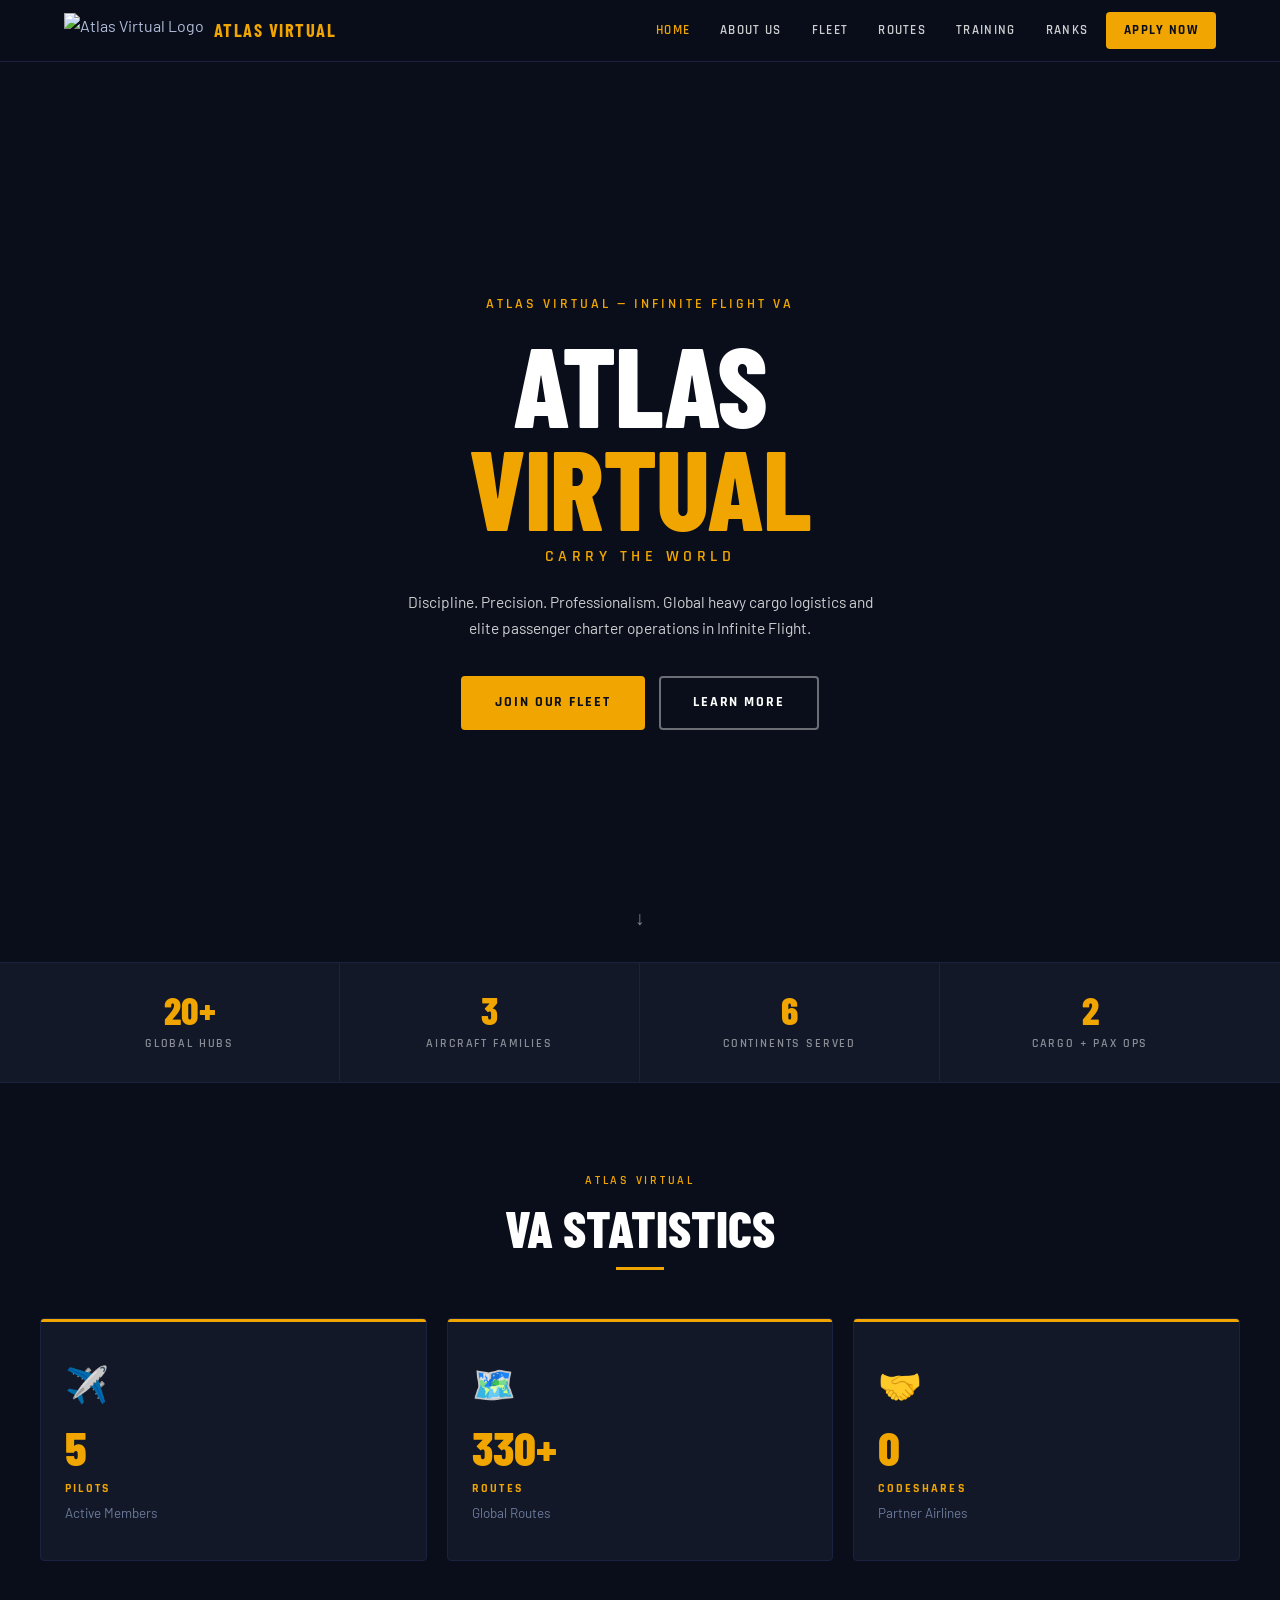
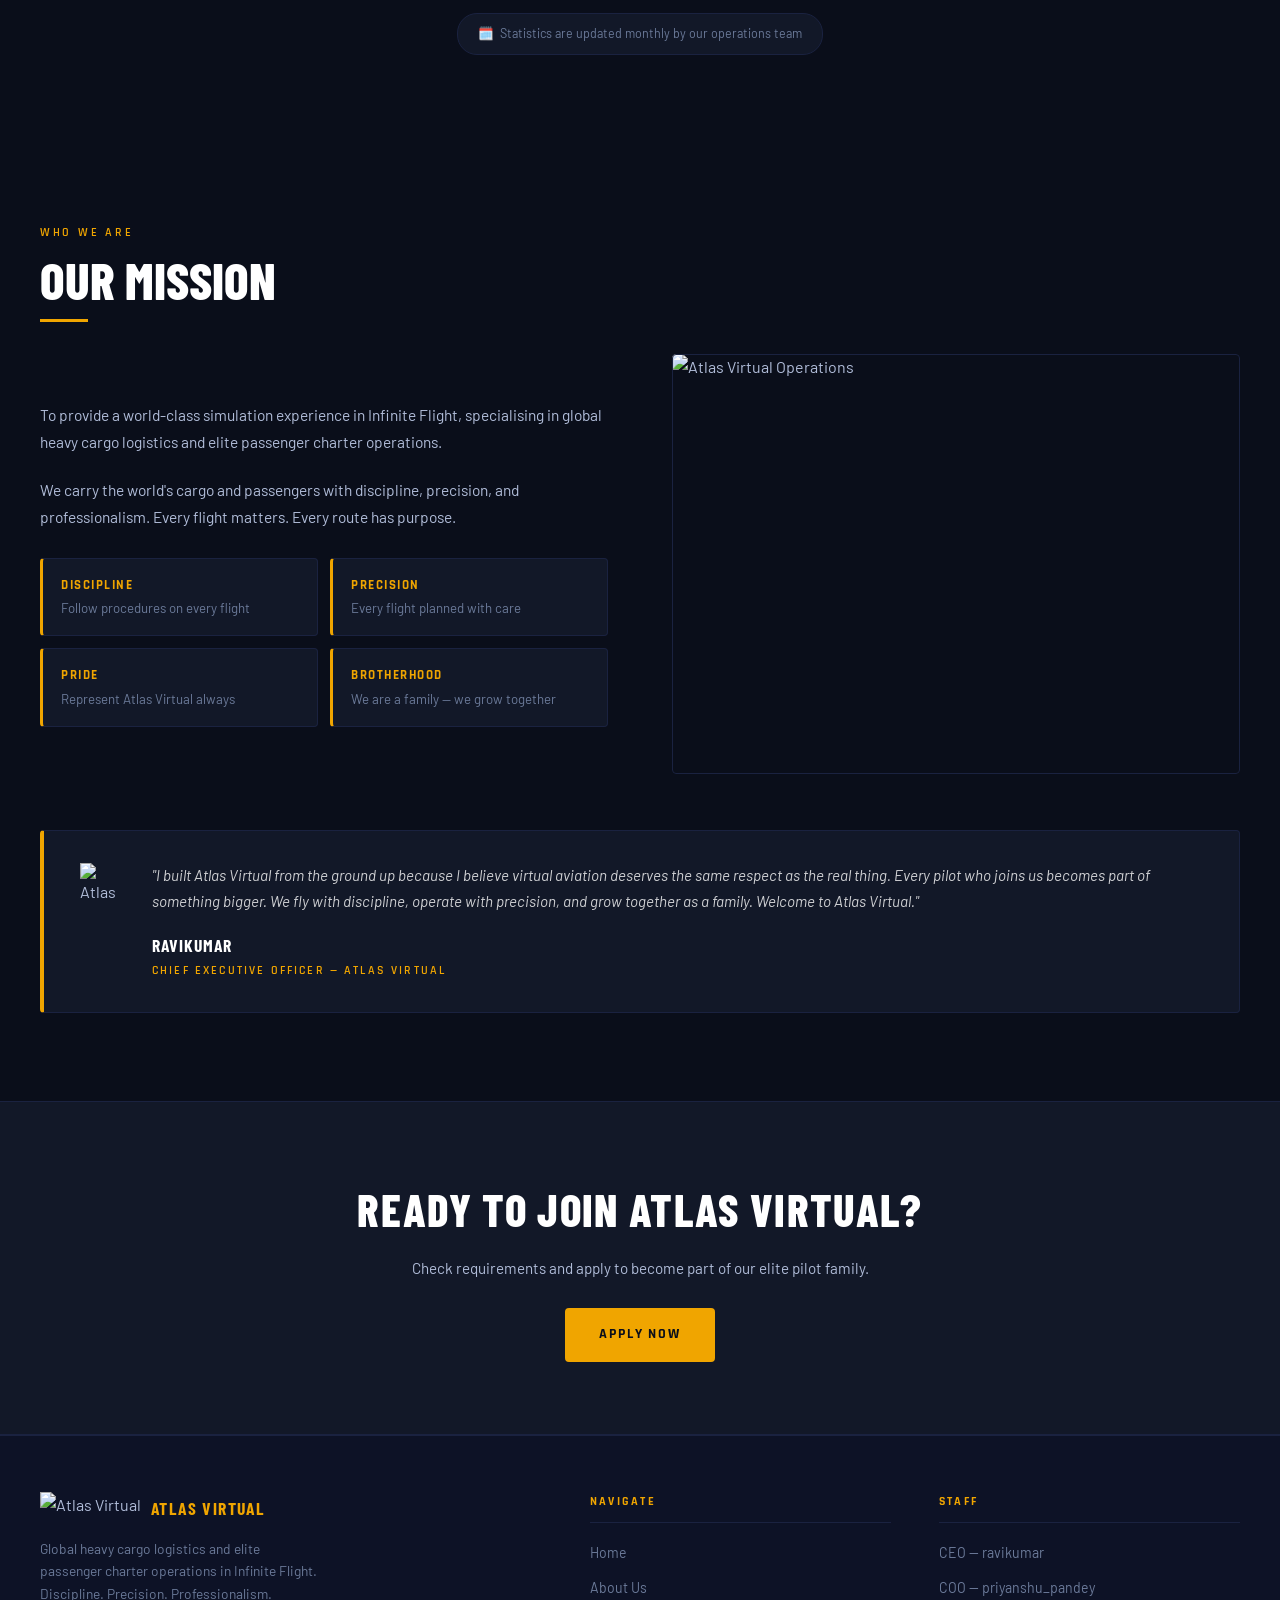
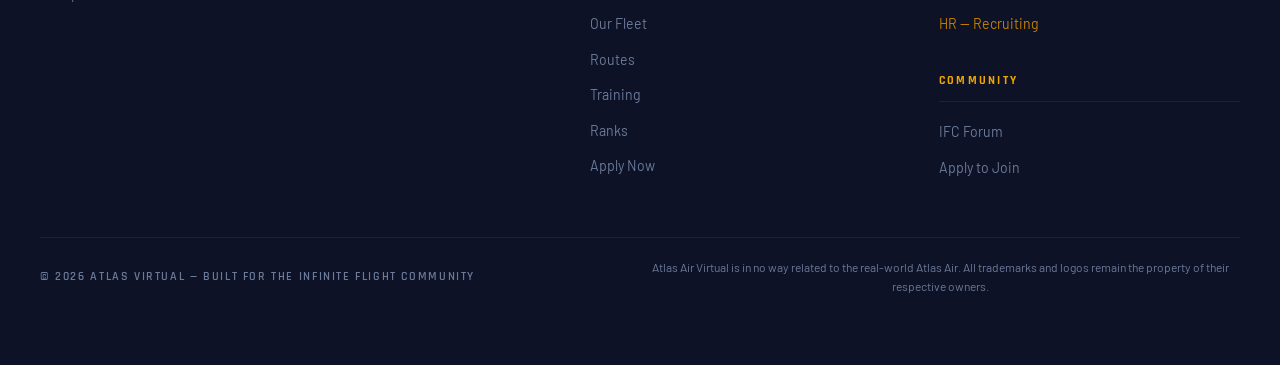
==== index.html @ 3f7e2a6c "Add files via upload" ====
<!DOCTYPE html>
<html lang="en">
<head>
  <meta charset="UTF-8" />
  <meta name="viewport" content="width=device-width, initial-scale=1.0" />
  <title>Atlas Virtual — Carry The World</title>
  <meta name="description" content="Atlas Virtual (ATV) — Global heavy cargo logistics and elite passenger charter operations in Infinite Flight. Discipline. Precision. Professionalism." />
  <link rel="stylesheet" href="style.css" />
  <link rel="icon" type="image/png" href="https://res.cloudinary.com/dsfwafyc2/image/upload/v1778956332/Picsart_26-05-10_23-40-09-740_dd1xx1.png" />
</head>
<body>

  <!-- ===== NAVBAR ===== -->
  <nav class="navbar">
    <div class="nav-inner">
      <a href="index.html" class="nav-logo">
        <img src="https://res.cloudinary.com/dsfwafyc2/image/upload/v1778956332/Picsart_26-05-10_23-40-09-740_dd1xx1.png" alt="Atlas Virtual Logo" />
        <span class="nav-logo-text">Atlas Virtual</span>
      </a>
      <div class="nav-links">
        <a href="index.html" class="active">Home</a>
        <a href="about.html">About Us</a>
        <a href="fleet.html">Fleet</a>
        <a href="routes.html">Routes</a>
        <a href="training.html">Training</a>
        <a href="ranks.html">Ranks</a>
        <a href="apply.html" class="nav-apply">Apply Now</a>
      </div>
      <button class="nav-toggle" id="navToggle" aria-label="Toggle menu">
        <span></span><span></span><span></span>
      </button>
    </div>
  </nav>

  <!-- Mobile Nav -->
  <div class="mobile-nav" id="mobileNav">
    <a href="index.html">Home</a>
    <a href="about.html">About Us</a>
    <a href="fleet.html">Fleet</a>
    <a href="routes.html">Routes</a>
    <a href="training.html">Training</a>
    <a href="ranks.html">Ranks</a>
    <a href="apply.html" class="mob-apply">Apply Now</a>
  </div>

  <div class="page-wrapper">

    <!-- ===== HERO ===== -->
    <section class="hero">
      <div class="hero-bg"></div>
      <div class="hero-overlay"></div>
      <div class="hero-content">
        <p class="hero-eyebrow">Atlas Virtual — Infinite Flight VA</p>
        <h1 class="hero-title">
          ATLAS
          <span>VIRTUAL</span>
        </h1>
        <p class="hero-sub">Carry The World</p>
        <p class="hero-desc">Discipline. Precision. Professionalism. Global heavy cargo logistics and elite passenger charter operations in Infinite Flight.</p>
        <div class="hero-actions">
          <a href="apply.html" class="btn-primary">Join Our Fleet</a>
          <a href="about.html" class="btn-outline">Learn More</a>
        </div>
      </div>
      <div class="hero-scroll">↓</div>
    </section>

    <!-- ===== STATS BAR ===== -->
    <div class="stats-bar">
      <div class="stats-bar-inner">
        <div class="stat-item">
          <div class="stat-num">20+</div>
          <div class="stat-label">Global Hubs</div>
        </div>
        <div class="stat-item">
          <div class="stat-num">3</div>
          <div class="stat-label">Aircraft Families</div>
        </div>
        <div class="stat-item">
          <div class="stat-num">6</div>
          <div class="stat-label">Continents Served</div>
        </div>
        <div class="stat-item">
          <div class="stat-num">2</div>
          <div class="stat-label">Cargo + Pax Ops</div>
        </div>
      </div>
    </div>

    <!-- ===== VA STATISTICS ===== -->
    <section class="section" style="padding-bottom: 0;">
      <div class="section-inner">
        <p class="section-eyebrow" style="text-align:center;">Atlas Virtual</p>
        <h2 class="section-title" style="text-align:center;">VA Statistics</h2>
        <div class="section-rule" style="margin: 0 auto 40px;"></div>
        <div class="va-stats-cards">
          <div class="va-stat-card">
            <div class="va-stat-icon">✈️</div>
            <div class="va-stat-num">5</div>
            <div class="va-stat-name">Pilots</div>
            <div class="va-stat-desc">Active Members</div>
          </div>
          <div class="va-stat-card">
            <div class="va-stat-icon">🗺️</div>
            <div class="va-stat-num">330+</div>
            <div class="va-stat-name">Routes</div>
            <div class="va-stat-desc">Global Routes</div>
          </div>
          <div class="va-stat-card">
            <div class="va-stat-icon">🤝</div>
            <div class="va-stat-num">0</div>
            <div class="va-stat-name">Codeshares</div>
            <div class="va-stat-desc">Partner Airlines</div>
          </div>
        </div>
        <div style="text-align:center; margin-top: 24px; padding-bottom: 80px;">
          <span class="updated-note">🗓️ &nbsp;Statistics are updated monthly by our operations team</span>
        </div>
      </div>
    </section>

    <!-- ===== OUR MISSION ===== -->
    <section class="section">
      <div class="section-inner">
        <p class="section-eyebrow">Who We Are</p>
        <h2 class="section-title">Our Mission</h2>
        <div class="section-rule"></div>
        <div class="mission-grid">
          <div class="mission-text">
            <p>To provide a world-class simulation experience in Infinite Flight, specialising in global heavy cargo logistics and elite passenger charter operations.</p>
            <p>We carry the world's cargo and passengers with discipline, precision, and professionalism. Every flight matters. Every route has purpose.</p>
            <div class="mission-values">
              <div class="value-card">
                <div class="value-title">Discipline</div>
                <div class="value-desc">Follow procedures on every flight</div>
              </div>
              <div class="value-card">
                <div class="value-title">Precision</div>
                <div class="value-desc">Every flight planned with care</div>
              </div>
              <div class="value-card">
                <div class="value-title">Pride</div>
                <div class="value-desc">Represent Atlas Virtual always</div>
              </div>
              <div class="value-card">
                <div class="value-title">Brotherhood</div>
                <div class="value-desc">We are a family — we grow together</div>
              </div>
            </div>
          </div>
          <div class="mission-image">
            <img src="https://res.cloudinary.com/dsfwafyc2/image/upload/v1779015017/IMG_20260517_162000_xseroy.jpg" alt="Atlas Virtual Operations" loading="lazy" />
          </div>
        </div>

        <!-- CEO Quote -->
        <div class="ceo-quote">
          <img class="ceo-quote-logo" src="https://res.cloudinary.com/dsfwafyc2/image/upload/v1778956332/Picsart_26-05-10_23-40-09-740_dd1xx1.png" alt="Atlas Virtual" />
          <div class="ceo-quote-body">
            <p class="ceo-quote-text">"I built Atlas Virtual from the ground up because I believe virtual aviation deserves the same respect as the real thing. Every pilot who joins us becomes part of something bigger. We fly with discipline, operate with precision, and grow together as a family. Welcome to Atlas Virtual."</p>
            <div class="ceo-quote-name">Ravikumar</div>
            <div class="ceo-quote-title">Chief Executive Officer — Atlas Virtual</div>
          </div>
        </div>
      </div>
    </section>

    <!-- ===== CTA STRIP ===== -->
    <div class="cta-strip">
      <h2 class="cta-strip-title">Ready to Join Atlas Virtual?</h2>
      <p class="cta-strip-desc">Check requirements and apply to become part of our elite pilot family.</p>
      <a href="apply.html" class="btn-primary">Apply Now</a>
    </div>

    <!-- ===== FOOTER ===== -->
    <footer>
      <div class="footer-inner">
        <div class="footer-brand">
          <div class="footer-logo">
            <img src="https://res.cloudinary.com/dsfwafyc2/image/upload/v1778956332/Picsart_26-05-10_23-40-09-740_dd1xx1.png" alt="Atlas Virtual" />
            <span class="footer-logo-text">Atlas Virtual</span>
          </div>
          <p class="footer-tagline">Global heavy cargo logistics and elite passenger charter operations in Infinite Flight. Discipline. Precision. Professionalism.</p>
        </div>
        <div>
          <div class="footer-col-title">Navigate</div>
          <ul class="footer-links">
            <li><a href="index.html">Home</a></li>
            <li><a href="about.html">About Us</a></li>
            <li><a href="fleet.html">Our Fleet</a></li>
            <li><a href="routes.html">Routes</a></li>
            <li><a href="training.html">Training</a></li>
            <li><a href="ranks.html">Ranks</a></li>
            <li><a href="apply.html">Apply Now</a></li>
          </ul>
        </div>
        <div>
          <div class="footer-col-title">Staff</div>
          <ul class="footer-links">
            <li><a href="https://community.infiniteflight.com/u/ravikumar" target="_blank">CEO — ravikumar</a></li>
            <li><a href="https://community.infiniteflight.com/u/priyanshu_pandey" target="_blank">COO — priyanshu_pandey</a></li>
            <li><a href="apply.html" style="color: var(--gold-dim);">HR — Recruiting</a></li>
          </ul>
          <br/>
          <div class="footer-col-title">Community</div>
          <ul class="footer-links">
            <li><a href="https://community.infiniteflight.com" target="_blank">IFC Forum</a></li>
            <li><a href="apply.html">Apply to Join</a></li>
          </ul>
        </div>
      </div>
      <div class="footer-inner" style="padding-top: 0; border-top: none;">
        <div class="footer-bottom" style="border-top: 1px solid var(--navy-border); padding-top: 20px; width: 100%; grid-column: 1/-1;">
          <span class="footer-copy">© 2026 Atlas Virtual — Built for the Infinite Flight Community</span>
          <span class="footer-disclaimer">Atlas Air Virtual is in no way related to the real-world Atlas Air. All trademarks and logos remain the property of their respective owners.</span>
        </div>
      </div>
    </footer>

  </div><!-- end page-wrapper -->
  <script src="nav.js"></script>
</body>
</html>
---- style.css ----
/* =============================================
   ATLAS VIRTUAL — GLOBAL STYLESHEET
   ============================================= */

@import url('https://fonts.googleapis.com/css2?family=Barlow+Condensed:wght@400;600;700;800&family=Barlow:wght@300;400;500;600&family=Rajdhani:wght@400;500;600;700&display=swap');

:root {
  --navy: #0a0e1a;
  --navy-mid: #0d1226;
  --navy-light: #121828;
  --navy-card: #0f1520;
  --navy-border: #1a2240;
  --gold: #f0a500;
  --gold-light: #f5c033;
  --gold-dim: #c47f00;
  --white: #ffffff;
  --white-80: rgba(255,255,255,0.8);
  --white-50: rgba(255,255,255,0.5);
  --white-20: rgba(255,255,255,0.2);
  --white-10: rgba(255,255,255,0.1);
  --text-body: #b0bcd8;
  --text-muted: #6b7a99;
  --font-display: 'Barlow Condensed', sans-serif;
  --font-body: 'Barlow', sans-serif;
  --font-accent: 'Rajdhani', sans-serif;
  --radius: 4px;
  --transition: 0.25s ease;
  --shadow: 0 4px 24px rgba(0,0,0,0.4);
  --shadow-gold: 0 0 20px rgba(240,165,0,0.15);
}

/* ---- RESET ---- */
*, *::before, *::after { box-sizing: border-box; margin: 0; padding: 0; }
html { scroll-behavior: smooth; font-size: 16px; }
body {
  background: var(--navy);
  color: var(--text-body);
  font-family: var(--font-body);
  font-weight: 400;
  line-height: 1.6;
  -webkit-font-smoothing: antialiased;
  overflow-x: hidden;
}
img { max-width: 100%; display: block; }
a { text-decoration: none; color: inherit; }
ul { list-style: none; }

/* =============================================
   NAVIGATION
   ============================================= */
.navbar {
  position: fixed;
  top: 0; left: 0; right: 0;
  z-index: 1000;
  background: rgba(10,14,26,0.96);
  backdrop-filter: blur(12px);
  border-bottom: 1px solid var(--navy-border);
  height: 62px;
  display: flex;
  align-items: center;
}

.nav-inner {
  width: 100%;
  max-width: 1200px;
  margin: 0 auto;
  padding: 0 24px;
  display: flex;
  align-items: center;
  justify-content: space-between;
}

.nav-logo {
  display: flex;
  align-items: center;
  gap: 10px;
  text-decoration: none;
}

.nav-logo img {
  height: 36px;
  width: auto;
}

.nav-logo-text {
  font-family: var(--font-display);
  font-size: 1.15rem;
  font-weight: 700;
  color: var(--gold);
  letter-spacing: 0.08em;
  text-transform: uppercase;
}

.nav-links {
  display: flex;
  align-items: center;
  gap: 6px;
}

.nav-links a {
  font-family: var(--font-accent);
  font-size: 0.82rem;
  font-weight: 600;
  letter-spacing: 0.1em;
  text-transform: uppercase;
  color: var(--white-80);
  padding: 8px 12px;
  border-radius: var(--radius);
  transition: color var(--transition), background var(--transition);
}

.nav-links a:hover,
.nav-links a.active {
  color: var(--gold);
}

.nav-links a.nav-apply {
  background: var(--gold);
  color: var(--navy);
  font-weight: 700;
  padding: 8px 18px;
  border-radius: var(--radius);
}

.nav-links a.nav-apply:hover {
  background: var(--gold-light);
  color: var(--navy);
}

/* Hamburger */
.nav-toggle {
  display: none;
  flex-direction: column;
  gap: 5px;
  cursor: pointer;
  padding: 4px;
  background: none;
  border: none;
}
.nav-toggle span {
  display: block;
  width: 24px;
  height: 2px;
  background: var(--white);
  border-radius: 2px;
  transition: all var(--transition);
}

/* Mobile nav */
.mobile-nav {
  display: none;
  position: fixed;
  top: 62px; left: 0; right: 0;
  background: var(--navy-mid);
  border-bottom: 1px solid var(--navy-border);
  padding: 16px 24px 24px;
  z-index: 999;
  flex-direction: column;
  gap: 4px;
}
.mobile-nav.open { display: flex; }
.mobile-nav a {
  font-family: var(--font-accent);
  font-size: 1rem;
  font-weight: 600;
  letter-spacing: 0.08em;
  text-transform: uppercase;
  color: var(--white-80);
  padding: 12px 8px;
  border-bottom: 1px solid var(--navy-border);
  transition: color var(--transition);
}
.mobile-nav a:last-child { border-bottom: none; }
.mobile-nav a:hover { color: var(--gold); }
.mobile-nav a.mob-apply {
  background: var(--gold);
  color: var(--navy);
  font-weight: 700;
  text-align: center;
  border-radius: var(--radius);
  margin-top: 8px;
  border: none;
  padding: 12px;
}

/* =============================================
   PAGE WRAPPER
   ============================================= */
.page-wrapper {
  padding-top: 62px;
}

/* =============================================
   HERO — HOME
   ============================================= */
.hero {
  position: relative;
  height: 100vh;
  min-height: 600px;
  display: flex;
  align-items: center;
  justify-content: center;
  text-align: center;
  overflow: hidden;
}

.hero-bg {
  position: absolute;
  inset: 0;
  background-image: url('https://res.cloudinary.com/dsfwafyc2/image/upload/v1779014897/Screenshot_20260509_221234_com.fds.infiniteflight_ewqhzv.jpg');
  background-size: cover;
  background-position: center;
  transform: scale(1.04);
  animation: heroZoom 18s ease-in-out infinite alternate;
}

@keyframes heroZoom {
  from { transform: scale(1.04); }
  to   { transform: scale(1.10); }
}

.hero-overlay {
  position: absolute;
  inset: 0;
  background: linear-gradient(
    to bottom,
    rgba(10,14,26,0.45) 0%,
    rgba(10,14,26,0.72) 60%,
    rgba(10,14,26,0.97) 100%
  );
}

.hero-content {
  position: relative;
  z-index: 2;
  max-width: 720px;
  padding: 0 24px;
  animation: fadeUp 1s ease both;
}

@keyframes fadeUp {
  from { opacity: 0; transform: translateY(28px); }
  to   { opacity: 1; transform: translateY(0); }
}

.hero-eyebrow {
  font-family: var(--font-accent);
  font-size: 0.85rem;
  font-weight: 600;
  letter-spacing: 0.22em;
  text-transform: uppercase;
  color: var(--gold);
  margin-bottom: 16px;
}

.hero-title {
  font-family: var(--font-display);
  font-size: clamp(4rem, 10vw, 7rem);
  font-weight: 800;
  line-height: 0.92;
  text-transform: uppercase;
  letter-spacing: -0.01em;
  color: var(--white);
  margin-bottom: 6px;
}

.hero-title span {
  color: var(--gold);
  display: block;
}

.hero-sub {
  font-family: var(--font-accent);
  font-size: 1rem;
  font-weight: 600;
  letter-spacing: 0.28em;
  text-transform: uppercase;
  color: var(--gold);
  margin-bottom: 20px;
}

.hero-desc {
  font-size: 0.97rem;
  color: var(--white-80);
  max-width: 480px;
  margin: 0 auto 36px;
  line-height: 1.65;
}

.hero-actions {
  display: flex;
  gap: 14px;
  justify-content: center;
  flex-wrap: wrap;
}

.btn-primary {
  font-family: var(--font-accent);
  font-size: 0.85rem;
  font-weight: 700;
  letter-spacing: 0.14em;
  text-transform: uppercase;
  background: var(--gold);
  color: var(--navy);
  padding: 14px 32px;
  border-radius: var(--radius);
  border: 2px solid var(--gold);
  cursor: pointer;
  transition: background var(--transition), color var(--transition), transform var(--transition);
  display: inline-block;
}
.btn-primary:hover {
  background: var(--gold-light);
  border-color: var(--gold-light);
  transform: translateY(-2px);
}

.btn-outline {
  font-family: var(--font-accent);
  font-size: 0.85rem;
  font-weight: 700;
  letter-spacing: 0.14em;
  text-transform: uppercase;
  background: transparent;
  color: var(--white);
  padding: 14px 32px;
  border-radius: var(--radius);
  border: 2px solid rgba(255,255,255,0.4);
  cursor: pointer;
  transition: border-color var(--transition), color var(--transition), transform var(--transition);
  display: inline-block;
}
.btn-outline:hover {
  border-color: var(--gold);
  color: var(--gold);
  transform: translateY(-2px);
}

/* Scroll cue */
.hero-scroll {
  position: absolute;
  bottom: 28px;
  left: 50%;
  transform: translateX(-50%);
  z-index: 2;
  color: var(--white-50);
  font-size: 1.2rem;
  animation: bounce 2s ease infinite;
}
@keyframes bounce {
  0%,100% { transform: translateX(-50%) translateY(0); }
  50% { transform: translateX(-50%) translateY(8px); }
}

/* =============================================
   STATS BAR
   ============================================= */
.stats-bar {
  background: var(--navy-light);
  border-top: 1px solid var(--navy-border);
  border-bottom: 1px solid var(--navy-border);
}
.stats-bar-inner {
  max-width: 1200px;
  margin: 0 auto;
  display: grid;
  grid-template-columns: repeat(4, 1fr);
}
.stat-item {
  padding: 28px 20px;
  text-align: center;
  border-right: 1px solid var(--navy-border);
}
.stat-item:last-child { border-right: none; }
.stat-num {
  font-family: var(--font-display);
  font-size: 2.4rem;
  font-weight: 800;
  color: var(--gold);
  line-height: 1;
  margin-bottom: 6px;
}
.stat-label {
  font-family: var(--font-accent);
  font-size: 0.72rem;
  font-weight: 600;
  letter-spacing: 0.16em;
  text-transform: uppercase;
  color: var(--white-50);
}

/* =============================================
   VA STATISTICS — HOME
   ============================================= */
.va-stats {
  padding: 80px 24px;
  max-width: 1200px;
  margin: 0 auto;
  text-align: center;
}
.va-stats-cards {
  display: grid;
  grid-template-columns: repeat(3, 1fr);
  gap: 20px;
  margin-top: 48px;
}
.va-stat-card {
  background: var(--navy-light);
  border: 1px solid var(--navy-border);
  border-radius: var(--radius);
  padding: 36px 24px;
  position: relative;
  overflow: hidden;
  transition: border-color var(--transition), transform var(--transition);
}
.va-stat-card:hover {
  border-color: var(--gold-dim);
  transform: translateY(-4px);
}
.va-stat-card::before {
  content: '';
  position: absolute;
  top: 0; left: 0; right: 0;
  height: 3px;
  background: var(--gold);
}
.va-stat-icon { font-size: 2.2rem; margin-bottom: 12px; }
.va-stat-num {
  font-family: var(--font-display);
  font-size: 3rem;
  font-weight: 800;
  color: var(--gold);
  line-height: 1;
  margin-bottom: 8px;
}
.va-stat-name {
  font-family: var(--font-accent);
  font-size: 0.78rem;
  font-weight: 700;
  letter-spacing: 0.18em;
  text-transform: uppercase;
  color: var(--gold);
  margin-bottom: 4px;
}
.va-stat-desc {
  font-size: 0.84rem;
  color: var(--text-muted);
}
.updated-note {
  margin-top: 28px;
  font-size: 0.78rem;
  color: var(--text-muted);
  display: flex;
  align-items: center;
  justify-content: center;
  gap: 6px;
  background: var(--navy-light);
  border: 1px solid var(--navy-border);
  padding: 10px 20px;
  border-radius: 20px;
  display: inline-flex;
}

/* =============================================
   SECTION UTILITIES
   ============================================= */
.section {
  padding: 88px 24px;
}
.section-inner {
  max-width: 1200px;
  margin: 0 auto;
}
.section-eyebrow {
  font-family: var(--font-accent);
  font-size: 0.78rem;
  font-weight: 600;
  letter-spacing: 0.22em;
  text-transform: uppercase;
  color: var(--gold);
  margin-bottom: 10px;
}
.section-title {
  font-family: var(--font-display);
  font-size: clamp(2.2rem, 5vw, 3.2rem);
  font-weight: 800;
  text-transform: uppercase;
  color: var(--white);
  line-height: 1.05;
  margin-bottom: 12px;
}
.section-rule {
  width: 48px;
  height: 3px;
  background: var(--gold);
  margin-bottom: 32px;
}
.section-desc {
  font-size: 0.97rem;
  color: var(--text-body);
  max-width: 580px;
  line-height: 1.7;
}

/* =============================================
   MISSION SECTION — HOME / ABOUT
   ============================================= */
.mission-grid {
  display: grid;
  grid-template-columns: 1fr 1fr;
  gap: 64px;
  align-items: center;
  margin-top: 0;
}
.mission-text { }
.mission-text p {
  font-size: 0.97rem;
  color: var(--text-body);
  line-height: 1.75;
  margin-bottom: 20px;
}
.mission-values {
  display: grid;
  grid-template-columns: 1fr 1fr;
  gap: 12px;
  margin-top: 28px;
}
.value-card {
  background: var(--navy-light);
  border: 1px solid var(--navy-border);
  border-left: 3px solid var(--gold);
  padding: 16px 18px;
  border-radius: var(--radius);
}
.value-title {
  font-family: var(--font-accent);
  font-size: 0.8rem;
  font-weight: 700;
  letter-spacing: 0.12em;
  text-transform: uppercase;
  color: var(--gold);
  margin-bottom: 4px;
}
.value-desc {
  font-size: 0.83rem;
  color: var(--text-muted);
  line-height: 1.5;
}
.mission-image {
  border-radius: var(--radius);
  overflow: hidden;
  position: relative;
}
.mission-image img {
  width: 100%;
  height: 420px;
  object-fit: cover;
  border-radius: var(--radius);
  display: block;
}
.mission-image::after {
  content: '';
  position: absolute;
  inset: 0;
  border: 1px solid var(--navy-border);
  border-radius: var(--radius);
  pointer-events: none;
}

/* CEO Quote */
.ceo-quote {
  background: var(--navy-light);
  border: 1px solid var(--navy-border);
  border-left: 4px solid var(--gold);
  border-radius: var(--radius);
  padding: 32px 36px;
  margin-top: 56px;
  display: flex;
  gap: 24px;
  align-items: flex-start;
}
.ceo-quote-logo {
  width: 48px;
  height: 48px;
  flex-shrink: 0;
  object-fit: contain;
}
.ceo-quote-body { }
.ceo-quote-text {
  font-size: 0.95rem;
  font-style: italic;
  color: var(--white-80);
  line-height: 1.7;
  margin-bottom: 16px;
}
.ceo-quote-name {
  font-family: var(--font-display);
  font-size: 1.1rem;
  font-weight: 700;
  text-transform: uppercase;
  color: var(--white);
  letter-spacing: 0.06em;
}
.ceo-quote-title {
  font-family: var(--font-accent);
  font-size: 0.75rem;
  font-weight: 600;
  letter-spacing: 0.18em;
  text-transform: uppercase;
  color: var(--gold);
  margin-top: 2px;
}

/* =============================================
   FLEET PAGE
   ============================================= */
.fleet-grid {
  display: grid;
  grid-template-columns: repeat(2, 1fr);
  gap: 24px;
  margin-top: 48px;
}
.fleet-card {
  background: var(--navy-light);
  border: 1px solid var(--navy-border);
  border-radius: var(--radius);
  overflow: hidden;
  transition: border-color var(--transition), transform var(--transition), box-shadow var(--transition);
}
.fleet-card:hover {
  border-color: var(--gold-dim);
  transform: translateY(-4px);
  box-shadow: var(--shadow-gold);
}
.fleet-card-img {
  width: 100%;
  height: 240px;
  object-fit: cover;
  display: block;
}
.fleet-card-body { padding: 24px; }
.fleet-card-name {
  font-family: var(--font-display);
  font-size: 1.6rem;
  font-weight: 800;
  text-transform: uppercase;
  color: var(--white);
  letter-spacing: 0.04em;
}
.fleet-card-role {
  font-family: var(--font-accent);
  font-size: 0.75rem;
  font-weight: 700;
  letter-spacing: 0.16em;
  text-transform: uppercase;
  color: var(--gold);
  margin-bottom: 10px;
  margin-top: 2px;
}
.fleet-card-desc {
  font-size: 0.88rem;
  color: var(--text-body);
  line-height: 1.65;
  margin-bottom: 16px;
}
.fleet-tags {
  display: flex;
  flex-wrap: wrap;
  gap: 8px;
}
.fleet-tag {
  font-family: var(--font-accent);
  font-size: 0.7rem;
  font-weight: 600;
  letter-spacing: 0.1em;
  text-transform: uppercase;
  color: var(--white-80);
  background: var(--navy-border);
  padding: 4px 10px;
  border-radius: 2px;
  border: 1px solid var(--navy-border);
}

/* =============================================
   ROUTES PAGE
   ============================================= */
.route-stats {
  display: grid;
  grid-template-columns: repeat(4, 1fr);
  gap: 16px;
  margin: 36px 0 48px;
}
.route-stat {
  background: var(--navy-light);
  border: 1px solid var(--navy-border);
  padding: 22px 18px;
  border-radius: var(--radius);
  text-align: center;
}
.route-stat-num {
  font-family: var(--font-display);
  font-size: 2rem;
  font-weight: 800;
  color: var(--gold);
}
.route-stat-label {
  font-family: var(--font-accent);
  font-size: 0.72rem;
  font-weight: 600;
  letter-spacing: 0.14em;
  text-transform: uppercase;
  color: var(--white-50);
  margin-top: 4px;
}

/* Interactive Map */
.map-container {
  border: 1px solid var(--navy-border);
  border-radius: var(--radius);
  overflow: hidden;
  margin-bottom: 56px;
  background: var(--navy-light);
  position: relative;
}
.map-container iframe {
  width: 100%;
  height: 540px;
  border: none;
  display: block;
}
.map-label {
  position: absolute;
  top: 12px;
  left: 12px;
  background: rgba(10,14,26,0.9);
  border: 1px solid var(--navy-border);
  padding: 6px 14px;
  border-radius: 3px;
  font-family: var(--font-accent);
  font-size: 0.72rem;
  font-weight: 700;
  letter-spacing: 0.14em;
  text-transform: uppercase;
  color: var(--gold);
  z-index: 10;
}

/* Network table */
.network-title {
  font-family: var(--font-display);
  font-size: 1.5rem;
  font-weight: 800;
  text-transform: uppercase;
  color: var(--gold);
  letter-spacing: 0.06em;
  margin-bottom: 16px;
}
.network-table {
  width: 100%;
  border-collapse: collapse;
  font-size: 0.88rem;
}
.network-table th {
  font-family: var(--font-accent);
  font-size: 0.72rem;
  font-weight: 700;
  letter-spacing: 0.16em;
  text-transform: uppercase;
  color: var(--gold);
  background: var(--navy-light);
  border-bottom: 2px solid var(--gold-dim);
  padding: 13px 16px;
  text-align: left;
}
.network-table td {
  padding: 13px 16px;
  border-bottom: 1px solid var(--navy-border);
  color: var(--text-body);
  vertical-align: middle;
}
.network-table tr:hover td { background: var(--navy-light); }
.icao-code {
  font-family: var(--font-display);
  font-size: 1rem;
  font-weight: 700;
  color: var(--gold);
  letter-spacing: 0.05em;
}
.location-name {
  font-weight: 600;
  color: var(--white-80);
}

/* Hubs Section (Routes page) */
.hubs-tabs {
  display: flex;
  gap: 0;
  margin-bottom: 28px;
  border: 1px solid var(--navy-border);
  border-radius: var(--radius);
  overflow: hidden;
  width: fit-content;
}
.hub-tab {
  font-family: var(--font-accent);
  font-size: 0.78rem;
  font-weight: 700;
  letter-spacing: 0.12em;
  text-transform: uppercase;
  color: var(--white-50);
  padding: 10px 20px;
  background: transparent;
  border: none;
  cursor: pointer;
  transition: background var(--transition), color var(--transition);
}
.hub-tab.active {
  background: var(--gold);
  color: var(--navy);
}
.hubs-grid {
  display: grid;
  grid-template-columns: repeat(4, 1fr);
  gap: 20px;
  margin-bottom: 20px;
}
.hubs-grid-extra {
  grid-template-columns: repeat(5, 1fr);
}
.hub-card {
  background: var(--navy-light);
  border: 1px solid var(--navy-border);
  border-radius: var(--radius);
  overflow: hidden;
  transition: border-color var(--transition), transform var(--transition);
}
.hub-card:hover {
  border-color: var(--gold-dim);
  transform: translateY(-4px);
}
.hub-card-img {
  width: 100%;
  height: 130px;
  object-fit: cover;
  display: block;
}
.hub-card-body { padding: 14px 16px; }
.hub-icao {
  font-family: var(--font-display);
  font-size: 1.4rem;
  font-weight: 800;
  text-transform: uppercase;
  color: var(--white);
  letter-spacing: 0.04em;
}
.hub-location {
  font-family: var(--font-accent);
  font-size: 0.72rem;
  font-weight: 600;
  letter-spacing: 0.1em;
  text-transform: uppercase;
  color: var(--gold);
  margin-bottom: 2px;
}
.hub-role {
  font-size: 0.76rem;
  color: var(--text-muted);
  text-transform: uppercase;
  letter-spacing: 0.06em;
  font-family: var(--font-accent);
  font-size: 0.7rem;
}

/* =============================================
   ABOUT PAGE
   ============================================= */
.about-grid {
  display: grid;
  grid-template-columns: 1fr 1fr;
  gap: 60px;
  align-items: start;
  margin-top: 0;
}
.about-body p {
  font-size: 0.97rem;
  color: var(--text-body);
  line-height: 1.75;
  margin-bottom: 20px;
}
.staff-grid {
  display: grid;
  grid-template-columns: 1fr 1fr;
  gap: 16px;
}
.staff-card {
  background: var(--navy-light);
  border: 1px solid var(--navy-border);
  border-radius: var(--radius);
  padding: 24px;
  transition: border-color var(--transition);
}
.staff-card:hover { border-color: var(--gold-dim); }
.staff-role {
  font-family: var(--font-accent);
  font-size: 0.72rem;
  font-weight: 700;
  letter-spacing: 0.16em;
  text-transform: uppercase;
  color: var(--gold);
  margin-bottom: 8px;
  border-bottom: 1px solid var(--navy-border);
  padding-bottom: 8px;
}
.staff-name {
  font-family: var(--font-display);
  font-size: 1.3rem;
  font-weight: 800;
  text-transform: uppercase;
  color: var(--white);
  letter-spacing: 0.04em;
  margin-bottom: 8px;
}
.staff-desc {
  font-size: 0.83rem;
  color: var(--text-muted);
  line-height: 1.55;
  margin-bottom: 14px;
}
.staff-link {
  font-family: var(--font-accent);
  font-size: 0.75rem;
  font-weight: 600;
  letter-spacing: 0.1em;
  text-transform: uppercase;
  color: var(--gold);
  display: inline-flex;
  align-items: center;
  gap: 6px;
  transition: gap var(--transition);
}
.staff-link:hover { gap: 10px; }
.staff-recruiting {
  font-family: var(--font-accent);
  font-size: 0.72rem;
  font-weight: 700;
  letter-spacing: 0.14em;
  text-transform: uppercase;
  color: var(--gold-dim);
  background: rgba(240,165,0,0.08);
  padding: 4px 10px;
  border-radius: 2px;
  display: inline-block;
}

/* =============================================
   TRAINING PAGE
   ============================================= */
.training-notice {
  background: var(--navy-light);
  border: 1px solid var(--navy-border);
  border-left: 4px solid var(--gold);
  padding: 20px 24px;
  border-radius: var(--radius);
  font-size: 0.93rem;
  color: var(--white-80);
  line-height: 1.65;
  margin-bottom: 48px;
}
.training-stages {
  display: grid;
  grid-template-columns: repeat(3, 1fr);
  gap: 20px;
  margin-bottom: 56px;
}
.stage-card {
  background: var(--navy-light);
  border: 1px solid var(--navy-border);
  border-radius: var(--radius);
  padding: 32px 24px;
  text-align: center;
  position: relative;
  overflow: hidden;
  transition: border-color var(--transition), transform var(--transition);
}
.stage-card:hover {
  border-color: var(--gold-dim);
  transform: translateY(-4px);
}
.stage-num {
  position: absolute;
  top: 16px;
  right: 20px;
  font-family: var(--font-display);
  font-size: 4rem;
  font-weight: 800;
  color: rgba(240,165,0,0.07);
  line-height: 1;
}
.stage-icon { font-size: 2.5rem; margin-bottom: 16px; }
.stage-label {
  font-family: var(--font-display);
  font-size: 1.3rem;
  font-weight: 800;
  text-transform: uppercase;
  color: var(--white);
  letter-spacing: 0.05em;
  margin-bottom: 4px;
}
.stage-subtitle {
  font-family: var(--font-accent);
  font-size: 0.72rem;
  font-weight: 700;
  letter-spacing: 0.14em;
  text-transform: uppercase;
  color: var(--gold);
  margin-bottom: 14px;
}
.stage-desc {
  font-size: 0.85rem;
  color: var(--text-muted);
  line-height: 1.6;
}

/* Steps */
.steps-row {
  display: grid;
  grid-template-columns: repeat(5, 1fr);
  gap: 0;
  margin-top: 16px;
}
.step-item {
  display: flex;
  align-items: center;
  position: relative;
}
.step-box {
  background: var(--navy-light);
  border: 1px solid var(--navy-border);
  padding: 16px 14px;
  border-radius: var(--radius);
  text-align: center;
  flex: 1;
}
.step-num {
  font-family: var(--font-accent);
  font-size: 0.65rem;
  font-weight: 700;
  letter-spacing: 0.14em;
  text-transform: uppercase;
  color: var(--gold-dim);
  margin-bottom: 4px;
}
.step-label {
  font-family: var(--font-accent);
  font-size: 0.8rem;
  font-weight: 700;
  color: var(--white-80);
}
.step-arrow {
  color: var(--gold);
  font-size: 1.2rem;
  margin: 0 4px;
  flex-shrink: 0;
}

/* =============================================
   RANKS PAGE
   ============================================= */
.trainee-rank {
  background: linear-gradient(135deg, rgba(240,165,0,0.08), rgba(240,165,0,0.03));
  border: 1px solid var(--gold-dim);
  border-radius: var(--radius);
  padding: 28px 32px;
  display: flex;
  gap: 20px;
  align-items: flex-start;
  margin-bottom: 48px;
}
.trainee-icon { font-size: 2.5rem; }
.trainee-body { }
.trainee-rank-name {
  font-family: var(--font-display);
  font-size: 1.5rem;
  font-weight: 800;
  text-transform: uppercase;
  color: var(--gold);
  letter-spacing: 0.05em;
}
.trainee-awarded {
  font-family: var(--font-accent);
  font-size: 0.72rem;
  font-weight: 700;
  letter-spacing: 0.16em;
  text-transform: uppercase;
  color: var(--gold-dim);
  margin-bottom: 10px;
}
.trainee-desc {
  font-size: 0.9rem;
  color: var(--text-body);
  line-height: 1.65;
}

.ranks-columns {
  display: grid;
  grid-template-columns: repeat(3, 1fr);
  gap: 20px;
  margin-bottom: 32px;
}
.rank-column {
  background: var(--navy-light);
  border: 1px solid var(--navy-border);
  border-radius: var(--radius);
  overflow: hidden;
}
.rank-col-header {
  padding: 18px 20px;
  border-bottom: 1px solid var(--navy-border);
}
.rank-col-title {
  font-family: var(--font-display);
  font-size: 1.2rem;
  font-weight: 800;
  text-transform: uppercase;
  color: var(--white);
  letter-spacing: 0.05em;
}
.rank-col-sub {
  font-family: var(--font-accent);
  font-size: 0.68rem;
  font-weight: 700;
  letter-spacing: 0.16em;
  text-transform: uppercase;
  color: var(--gold);
  margin-top: 2px;
}
.rank-list { padding: 8px 0; }
.rank-item {
  display: flex;
  align-items: center;
  gap: 14px;
  padding: 14px 20px;
  border-bottom: 1px solid var(--navy-border);
}
.rank-item:last-child { border-bottom: none; }
.rank-emoji { font-size: 1.4rem; }
.rank-name {
  font-family: var(--font-accent);
  font-size: 0.95rem;
  font-weight: 700;
  color: var(--white-80);
}
.rank-desc {
  font-size: 0.78rem;
  color: var(--text-muted);
}

.ranks-note {
  background: var(--navy-light);
  border: 1px solid var(--navy-border);
  border-radius: var(--radius);
  padding: 18px 24px;
  font-size: 0.85rem;
  color: var(--text-muted);
  line-height: 1.6;
  display: flex;
  gap: 10px;
  align-items: flex-start;
}

/* =============================================
   APPLY PAGE
   ============================================= */
.apply-hero {
  padding: 72px 24px 56px;
  text-align: center;
  max-width: 720px;
  margin: 0 auto;
}
.apply-content {
  max-width: 1200px;
  margin: 0 auto;
  padding: 0 24px 88px;
  display: grid;
  grid-template-columns: 1fr 1fr;
  gap: 32px;
}
.apply-card {
  background: var(--navy-light);
  border: 1px solid var(--navy-border);
  border-radius: var(--radius);
  padding: 32px;
}
.apply-card-title {
  font-family: var(--font-display);
  font-size: 1.3rem;
  font-weight: 800;
  text-transform: uppercase;
  color: var(--gold);
  letter-spacing: 0.06em;
  margin-bottom: 20px;
  padding-bottom: 14px;
  border-bottom: 1px solid var(--navy-border);
}
.req-list { list-style: none; }
.req-item {
  display: flex;
  gap: 16px;
  padding: 12px 0;
  border-bottom: 1px solid var(--navy-border);
  font-size: 0.9rem;
  color: var(--text-body);
  line-height: 1.55;
}
.req-item:last-child { border-bottom: none; }
.req-num {
  font-family: var(--font-display);
  font-size: 1rem;
  font-weight: 800;
  color: var(--gold);
  flex-shrink: 0;
  width: 20px;
}
.next-list { list-style: none; }
.next-item {
  display: flex;
  align-items: flex-start;
  gap: 12px;
  padding: 11px 0;
  border-bottom: 1px solid var(--navy-border);
  font-size: 0.88rem;
  color: var(--text-body);
}
.next-item:last-child { border-bottom: none; }
.next-arrow { color: var(--gold); font-size: 0.9rem; flex-shrink: 0; margin-top: 2px; }
.important-note {
  font-size: 0.88rem;
  color: var(--text-body);
  line-height: 1.65;
}
.important-note strong { color: var(--white); }

.apply-cta {
  max-width: 600px;
  margin: 0 auto;
  padding: 0 24px 88px;
  text-align: center;
}
.apply-cta-box {
  background: var(--navy-light);
  border: 1px solid var(--navy-border);
  border-radius: var(--radius);
  padding: 48px 36px;
}
.apply-cta-title {
  font-family: var(--font-display);
  font-size: 2.4rem;
  font-weight: 800;
  text-transform: uppercase;
  color: var(--gold);
  letter-spacing: 0.04em;
  margin-bottom: 8px;
}
.apply-cta-desc {
  font-size: 0.95rem;
  color: var(--text-body);
  margin-bottom: 32px;
  line-height: 1.6;
}
.apply-steps {
  margin-bottom: 32px;
  text-align: left;
}
.apply-step {
  display: flex;
  gap: 16px;
  align-items: center;
  padding: 14px 0;
  border-bottom: 1px solid var(--navy-border);
}
.apply-step:last-child { border-bottom: none; }
.apply-step-num {
  font-family: var(--font-display);
  font-size: 1.5rem;
  font-weight: 800;
  color: var(--gold-dim);
  flex-shrink: 0;
  width: 36px;
}
.apply-step-text {
  font-family: var(--font-accent);
  font-size: 0.9rem;
  font-weight: 600;
  color: var(--white-80);
}
.apply-warning {
  font-size: 0.78rem;
  color: var(--text-muted);
  margin-top: 16px;
  display: flex;
  align-items: center;
  justify-content: center;
  gap: 6px;
}

/* =============================================
   CTA STRIP
   ============================================= */
.cta-strip {
  background: var(--navy-light);
  border-top: 1px solid var(--navy-border);
  border-bottom: 1px solid var(--navy-border);
  padding: 72px 24px;
  text-align: center;
}
.cta-strip-title {
  font-family: var(--font-display);
  font-size: clamp(1.8rem, 4vw, 2.8rem);
  font-weight: 800;
  text-transform: uppercase;
  color: var(--white);
  letter-spacing: 0.03em;
  margin-bottom: 10px;
}
.cta-strip-desc {
  font-size: 0.95rem;
  color: var(--text-body);
  margin-bottom: 28px;
}

/* =============================================
   FOOTER
   ============================================= */
footer {
  background: var(--navy-mid);
  border-top: 1px solid var(--navy-border);
  padding: 56px 24px 0;
}
.footer-inner {
  max-width: 1200px;
  margin: 0 auto;
  display: grid;
  grid-template-columns: 2fr 1.2fr 1.2fr;
  gap: 48px;
  padding-bottom: 48px;
}
.footer-brand { }
.footer-logo {
  display: flex;
  align-items: center;
  gap: 10px;
  margin-bottom: 14px;
}
.footer-logo img { height: 32px; width: auto; }
.footer-logo-text {
  font-family: var(--font-display);
  font-size: 1.1rem;
  font-weight: 700;
  color: var(--gold);
  letter-spacing: 0.08em;
  text-transform: uppercase;
}
.footer-tagline {
  font-size: 0.86rem;
  color: var(--text-muted);
  line-height: 1.65;
  max-width: 280px;
}
.footer-col-title {
  font-family: var(--font-accent);
  font-size: 0.78rem;
  font-weight: 700;
  letter-spacing: 0.18em;
  text-transform: uppercase;
  color: var(--gold);
  margin-bottom: 16px;
  padding-bottom: 10px;
  border-bottom: 1px solid var(--navy-border);
}
.footer-links { list-style: none; }
.footer-links li { margin-bottom: 10px; }
.footer-links a {
  font-size: 0.88rem;
  color: var(--text-muted);
  transition: color var(--transition);
}
.footer-links a:hover { color: var(--gold); }
.footer-bottom {
  border-top: 1px solid var(--navy-border);
  padding: 20px 0;
  display: flex;
  justify-content: space-between;
  align-items: center;
  flex-wrap: wrap;
  gap: 12px;
}
.footer-copy {
  font-family: var(--font-accent);
  font-size: 0.72rem;
  font-weight: 600;
  letter-spacing: 0.14em;
  text-transform: uppercase;
  color: var(--text-muted);
}
.footer-disclaimer {
  font-size: 0.75rem;
  color: var(--text-muted);
  text-align: center;
  max-width: 600px;
}

/* =============================================
   PAGE HERO (inner pages)
   ============================================= */
.page-hero {
  padding: 64px 24px 48px;
  background: var(--navy-light);
  border-bottom: 1px solid var(--navy-border);
}
.page-hero-inner {
  max-width: 1200px;
  margin: 0 auto;
}

/* =============================================
   RESPONSIVE
   ============================================= */
@media (max-width: 1024px) {
  .hubs-grid { grid-template-columns: repeat(3, 1fr); }
  .steps-row { grid-template-columns: repeat(3, 1fr); gap: 12px; }
  .step-arrow { display: none; }
  .step-item { display: block; }
  .step-box { width: 100%; }
}

@media (max-width: 768px) {
  .nav-links { display: none; }
  .nav-toggle { display: flex; }

  .hero-title { font-size: 3.5rem; }

  .stats-bar-inner { grid-template-columns: repeat(2, 1fr); }
  .stat-item:nth-child(2) { border-right: none; }

  .mission-grid { grid-template-columns: 1fr; gap: 36px; }
  .mission-image img { height: 280px; }

  .fleet-grid { grid-template-columns: 1fr; }
  .fleet-card-img { height: 200px; }

  .about-grid { grid-template-columns: 1fr; gap: 36px; }
  .staff-grid { grid-template-columns: 1fr; }

  .route-stats { grid-template-columns: repeat(2, 1fr); }
  .hubs-grid { grid-template-columns: repeat(2, 1fr); }
  .map-container iframe { height: 360px; }
  .network-table { font-size: 0.8rem; }
  .network-table th, .network-table td { padding: 10px 10px; }

  .training-stages { grid-template-columns: 1fr; }
  .steps-row { grid-template-columns: 1fr 1fr; gap: 12px; }

  .ranks-columns { grid-template-columns: 1fr; }

  .apply-content { grid-template-columns: 1fr; }

  .footer-inner { grid-template-columns: 1fr; gap: 32px; }
  .footer-bottom { flex-direction: column; text-align: center; }

  .va-stats-cards { grid-template-columns: 1fr; }

  .ceo-quote { flex-direction: column; gap: 16px; }

  .section { padding: 60px 24px; }
}

@media (max-width: 480px) {
  .hero-title { font-size: 2.8rem; }
  .route-stats { grid-template-columns: repeat(2, 1fr); }
  .hubs-grid { grid-template-columns: 1fr 1fr; }
  .steps-row { grid-template-columns: 1fr; }
}
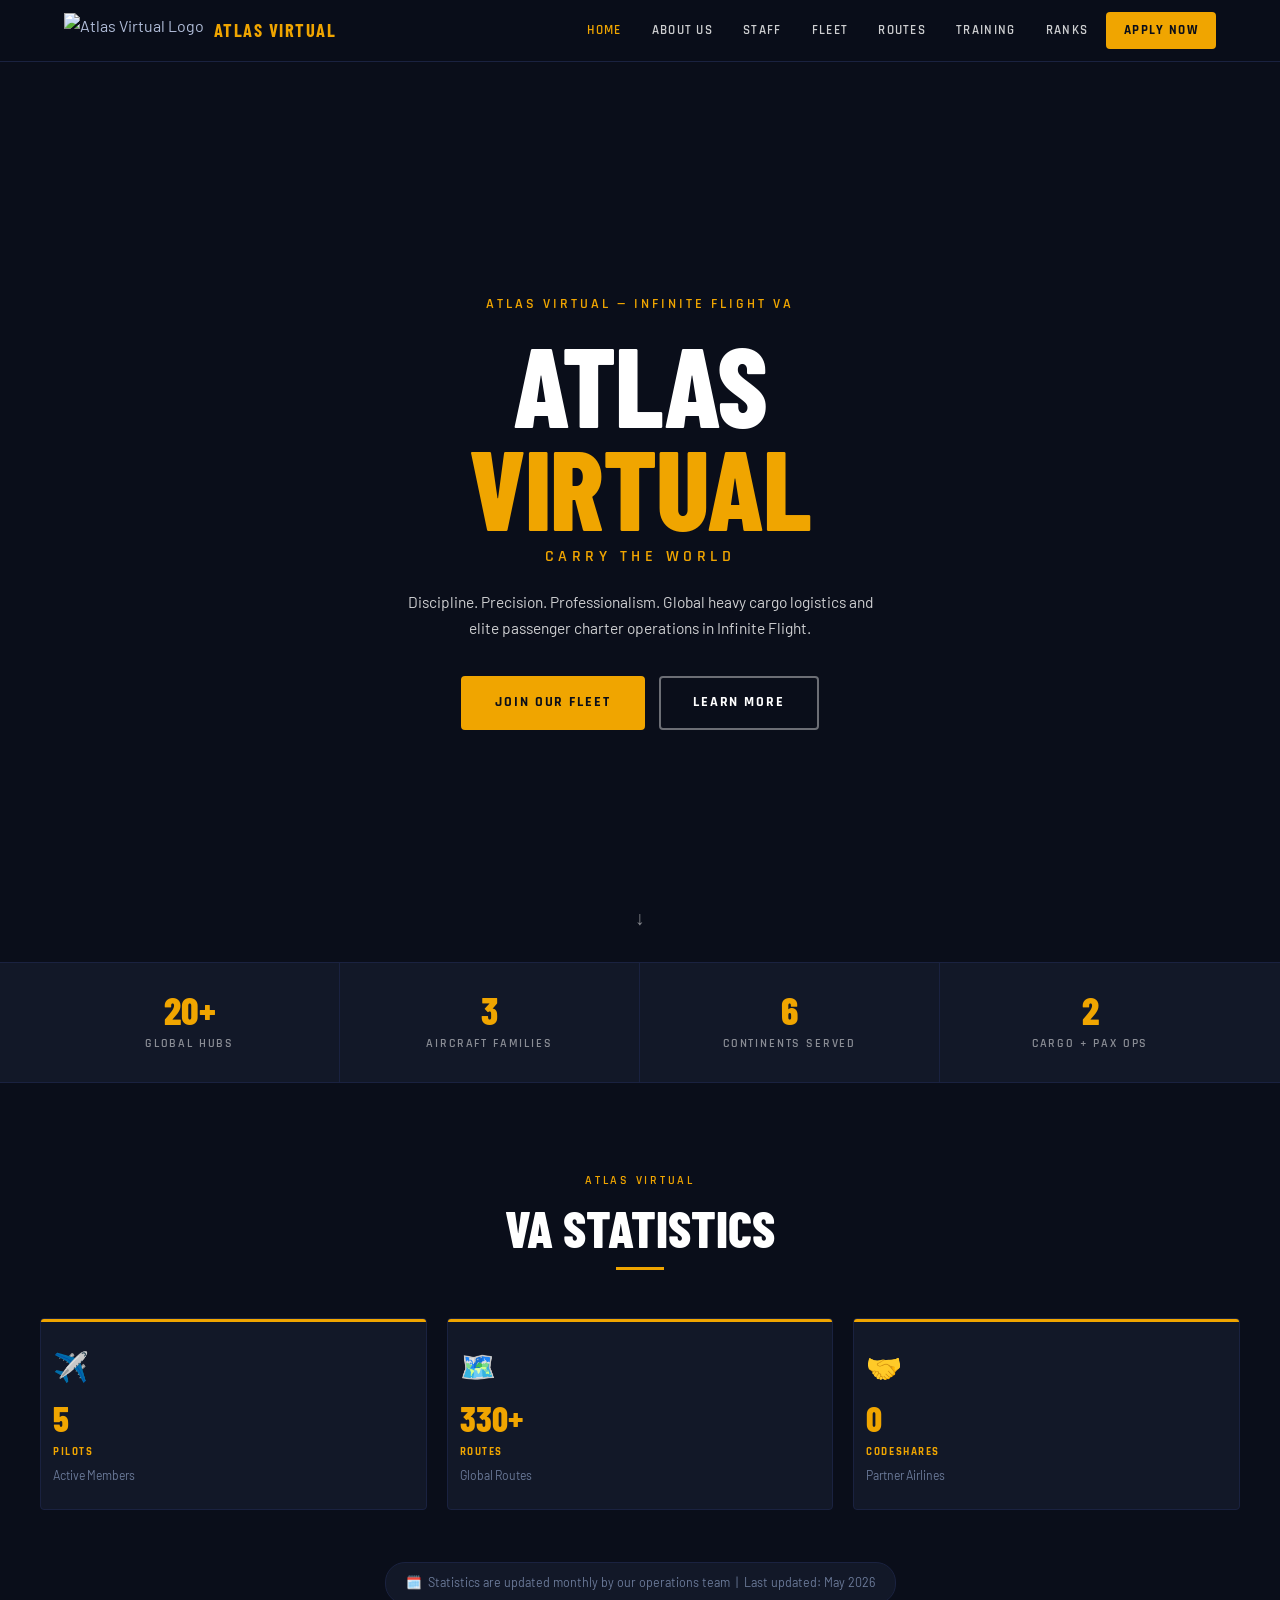
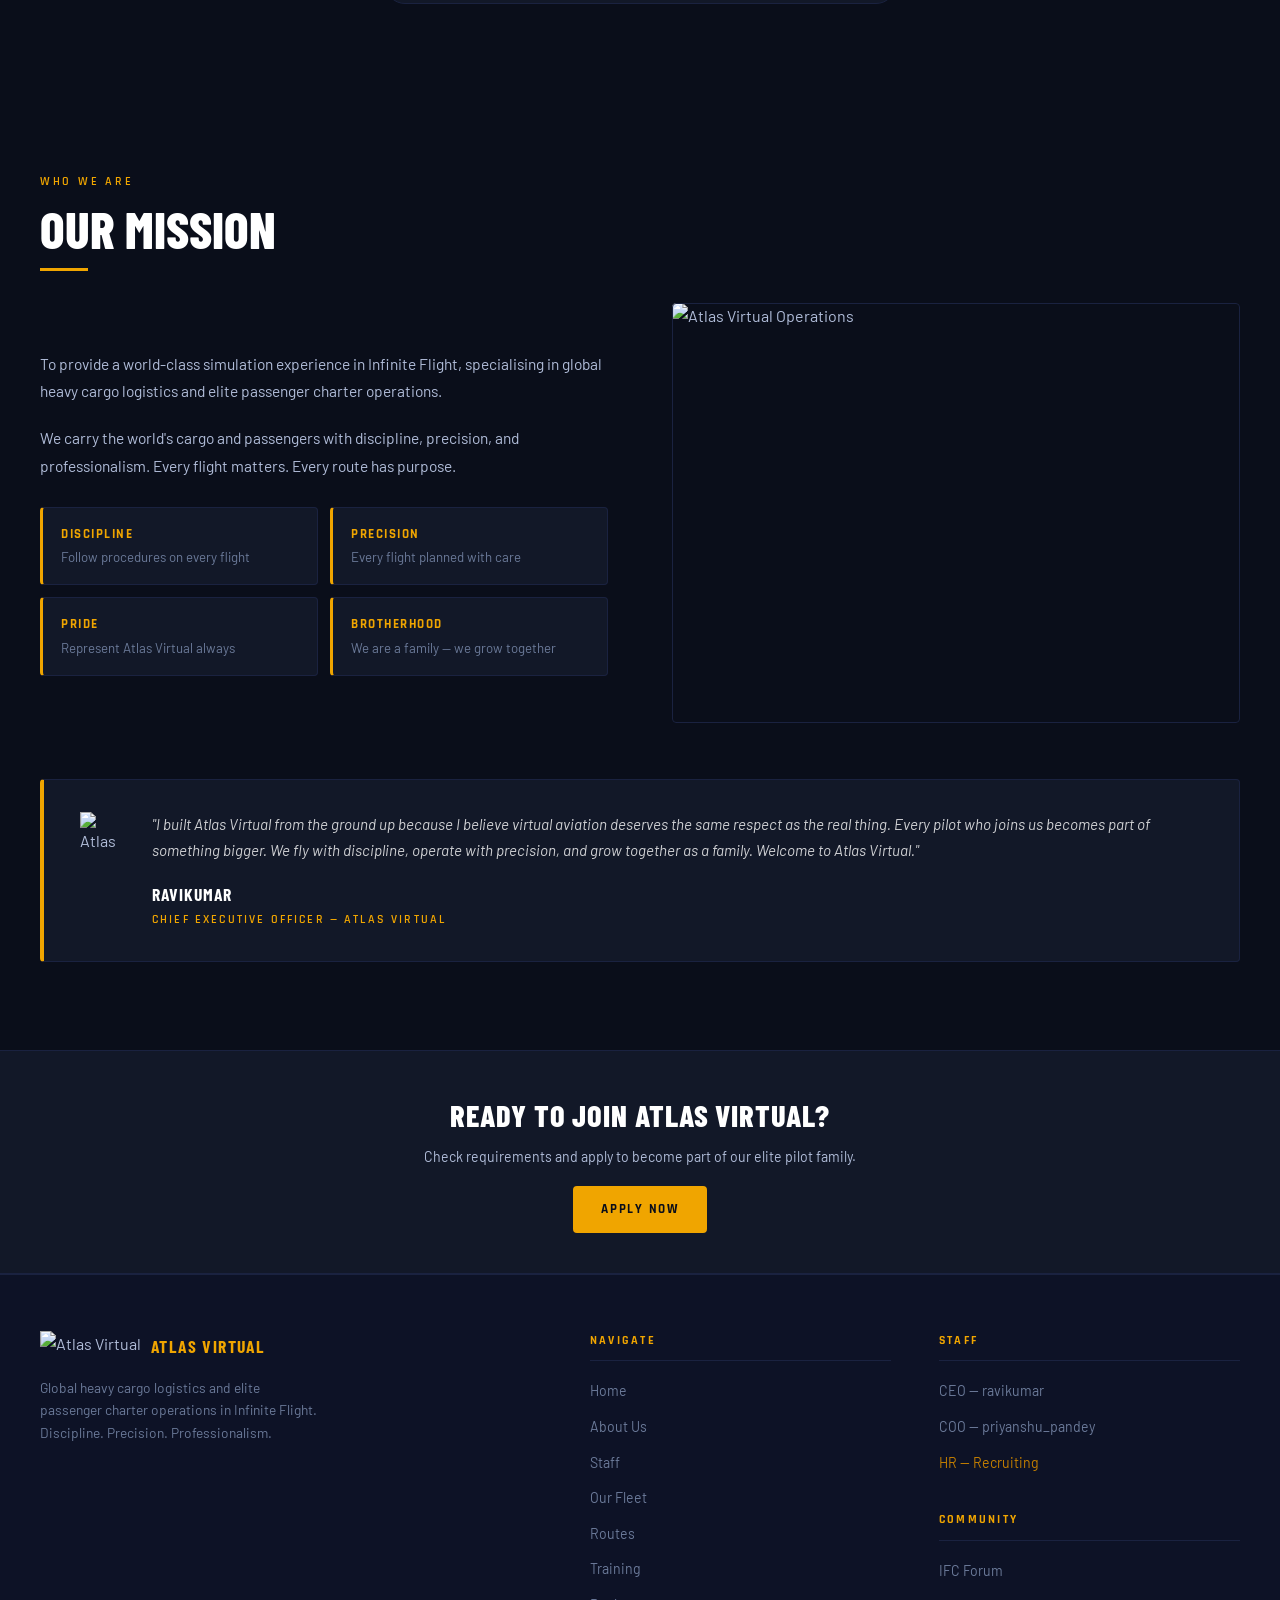
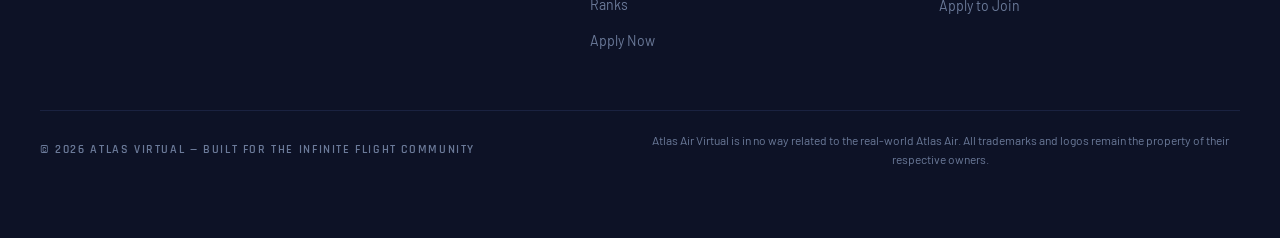
==== commit 9730964d: "Add files via upload" ====
--- a/index.html
+++ b/index.html
@@ -20,6 +20,7 @@
       <div class="nav-links">
         <a href="index.html" class="active">Home</a>
         <a href="about.html">About Us</a>
+        <a href="staff.html">Staff</a>
         <a href="fleet.html">Fleet</a>
         <a href="routes.html">Routes</a>
         <a href="training.html">Training</a>
@@ -36,6 +37,7 @@
   <div class="mobile-nav" id="mobileNav">
     <a href="index.html">Home</a>
     <a href="about.html">About Us</a>
+    <a href="staff.html">Staff</a>
     <a href="fleet.html">Fleet</a>
     <a href="routes.html">Routes</a>
     <a href="training.html">Training</a>
@@ -88,33 +90,56 @@
     </div>
 
     <!-- ===== VA STATISTICS ===== -->
+    <!--
+    ╔══════════════════════════════════════════╗
+    ║  UPDATE VA STATISTICS HERE               ║
+    ║  Change the numbers inside va-stat-num   ║
+    ║  Example: <div class="va-stat-num">5</div>
+    ║                                          ║
+    ║  PILOTS     → change the "5"            ║
+    ║  ROUTES     → change the "330+"         ║
+    ║  CODESHARES → change the "0"            ║
+    ║                                          ║
+    ║  Also update the "LAST UPDATED" line     ║
+    ║  below near the updated-note span        ║
+    ╚══════════════════════════════════════════╝
+    -->
     <section class="section" style="padding-bottom: 0;">
       <div class="section-inner">
         <p class="section-eyebrow" style="text-align:center;">Atlas Virtual</p>
         <h2 class="section-title" style="text-align:center;">VA Statistics</h2>
         <div class="section-rule" style="margin: 0 auto 40px;"></div>
-        <div class="va-stats-cards">
+        <!-- VA STATS CARDS — always stays 3-column even on mobile -->
+        <div class="va-stats-cards va-stats-cards--fixed">
+
+          <!-- STAT 1: Update number below -->
           <div class="va-stat-card">
             <div class="va-stat-icon">✈️</div>
-            <div class="va-stat-num">5</div>
+            <div class="va-stat-num">5</div><!-- ← PILOTS count -->
             <div class="va-stat-name">Pilots</div>
             <div class="va-stat-desc">Active Members</div>
           </div>
+
+          <!-- STAT 2: Update number below -->
           <div class="va-stat-card">
             <div class="va-stat-icon">🗺️</div>
-            <div class="va-stat-num">330+</div>
+            <div class="va-stat-num">330+</div><!-- ← ROUTES count -->
             <div class="va-stat-name">Routes</div>
             <div class="va-stat-desc">Global Routes</div>
           </div>
+
+          <!-- STAT 3: Update number below -->
           <div class="va-stat-card">
             <div class="va-stat-icon">🤝</div>
-            <div class="va-stat-num">0</div>
+            <div class="va-stat-num">0</div><!-- ← CODESHARES count -->
             <div class="va-stat-name">Codeshares</div>
             <div class="va-stat-desc">Partner Airlines</div>
           </div>
+
         </div>
         <div style="text-align:center; margin-top: 24px; padding-bottom: 80px;">
-          <span class="updated-note">🗓️ &nbsp;Statistics are updated monthly by our operations team</span>
+          <!-- UPDATE THE MONTH/YEAR below when you refresh stats -->
+          <span class="updated-note">🗓️ &nbsp;Statistics are updated monthly by our operations team &nbsp;|&nbsp; Last updated: May 2026</span>
         </div>
       </div>
     </section>
@@ -166,10 +191,10 @@
     </section>
 
     <!-- ===== CTA STRIP ===== -->
-    <div class="cta-strip">
-      <h2 class="cta-strip-title">Ready to Join Atlas Virtual?</h2>
-      <p class="cta-strip-desc">Check requirements and apply to become part of our elite pilot family.</p>
-      <a href="apply.html" class="btn-primary">Apply Now</a>
+    <div class="cta-strip cta-strip--compact">
+      <h2 class="cta-strip-title cta-strip-title--sm">Ready to Join Atlas Virtual?</h2>
+      <p class="cta-strip-desc cta-strip-desc--sm">Check requirements and apply to become part of our elite pilot family.</p>
+      <a href="apply.html" class="btn-primary btn--sm">Apply Now</a>
     </div>
 
     <!-- ===== FOOTER ===== -->
@@ -187,6 +212,7 @@
           <ul class="footer-links">
             <li><a href="index.html">Home</a></li>
             <li><a href="about.html">About Us</a></li>
+            <li><a href="staff.html">Staff</a></li>
             <li><a href="fleet.html">Our Fleet</a></li>
             <li><a href="routes.html">Routes</a></li>
             <li><a href="training.html">Training</a></li>
--- a/style.css
+++ b/style.css
@@ -1422,6 +1422,105 @@
   margin: 0 auto;
 }
 
+/* Trainee rank — centered icon above text */
+.trainee-rank--centered {
+  flex-direction: column;
+  align-items: center;
+  text-align: center;
+  padding: 32px 40px;
+  max-width: 680px;
+  margin: 0 auto 48px;
+}
+.trainee-icon--top {
+  font-size: 2.8rem;
+  margin-bottom: 14px;
+}
+.trainee-rank--centered .trainee-rank-name {
+  font-size: 1.3rem;
+}
+.trainee-rank--centered .trainee-desc {
+  font-size: 0.88rem;
+  max-width: 520px;
+  margin: 0 auto;
+  line-height: 1.7;
+}
+
+/* Hubs uniform grid — 5 col desktop, 2 col mobile */
+.hubs-grid-uniform {
+  display: grid;
+  grid-template-columns: repeat(5, 1fr);
+  gap: 16px;
+  margin-bottom: 20px;
+}
+
+/* VA stats — always 3 columns even on mobile */
+.va-stats-cards--fixed {
+  display: grid !important;
+  grid-template-columns: repeat(3, 1fr) !important;
+}
+.va-stats-cards--fixed .va-stat-card {
+  padding: 24px 12px;
+}
+.va-stats-cards--fixed .va-stat-num {
+  font-size: 2.2rem;
+}
+.va-stats-cards--fixed .va-stat-icon {
+  font-size: 1.8rem;
+}
+.va-stats-cards--fixed .va-stat-name {
+  font-size: 0.7rem;
+  letter-spacing: 0.14em;
+}
+.va-stats-cards--fixed .va-stat-desc {
+  font-size: 0.76rem;
+}
+
+/* Compact CTA strip */
+.cta-strip--compact {
+  padding: 40px 24px;
+}
+.cta-strip-title--sm {
+  font-size: clamp(1.3rem, 3vw, 1.9rem) !important;
+  margin-bottom: 6px;
+}
+.cta-strip-desc--sm {
+  font-size: 0.88rem !important;
+  margin-bottom: 18px;
+}
+.btn--sm {
+  padding: 11px 26px !important;
+  font-size: 0.8rem !important;
+}
+
+/* Hub cards — uniform grid fix */
+.hubs-grid-uniform {
+  display: grid;
+  grid-template-columns: repeat(4, 1fr);
+  gap: 20px;
+  margin-bottom: 20px;
+}
+
+@media (max-width: 768px) {
+  .hubs-grid-uniform {
+    grid-template-columns: repeat(2, 1fr) !important;
+  }
+  .hubs-grid-uniform .hub-card {
+    width: 100% !important;
+  }
+  .va-stats-cards--fixed .va-stat-card::before {
+    height: 2px;
+  }
+}
+
+@media (max-width: 480px) {
+  .va-stats-cards--fixed .va-stat-num {
+    font-size: 1.7rem;
+  }
+  .va-stats-cards--fixed .va-stat-card {
+    padding: 16px 8px;
+  }
+}
+
 /* =============================================
    RESPONSIVE
    ============================================= */
@@ -1453,6 +1552,7 @@
 
   .route-stats { grid-template-columns: repeat(2, 1fr); }
   .hubs-grid { grid-template-columns: repeat(2, 1fr); }
+  .hubs-grid-uniform { grid-template-columns: repeat(2, 1fr) !important; }
   .map-container iframe { height: 360px; }
   .network-table { font-size: 0.8rem; }
   .network-table th, .network-table td { padding: 10px 10px; }
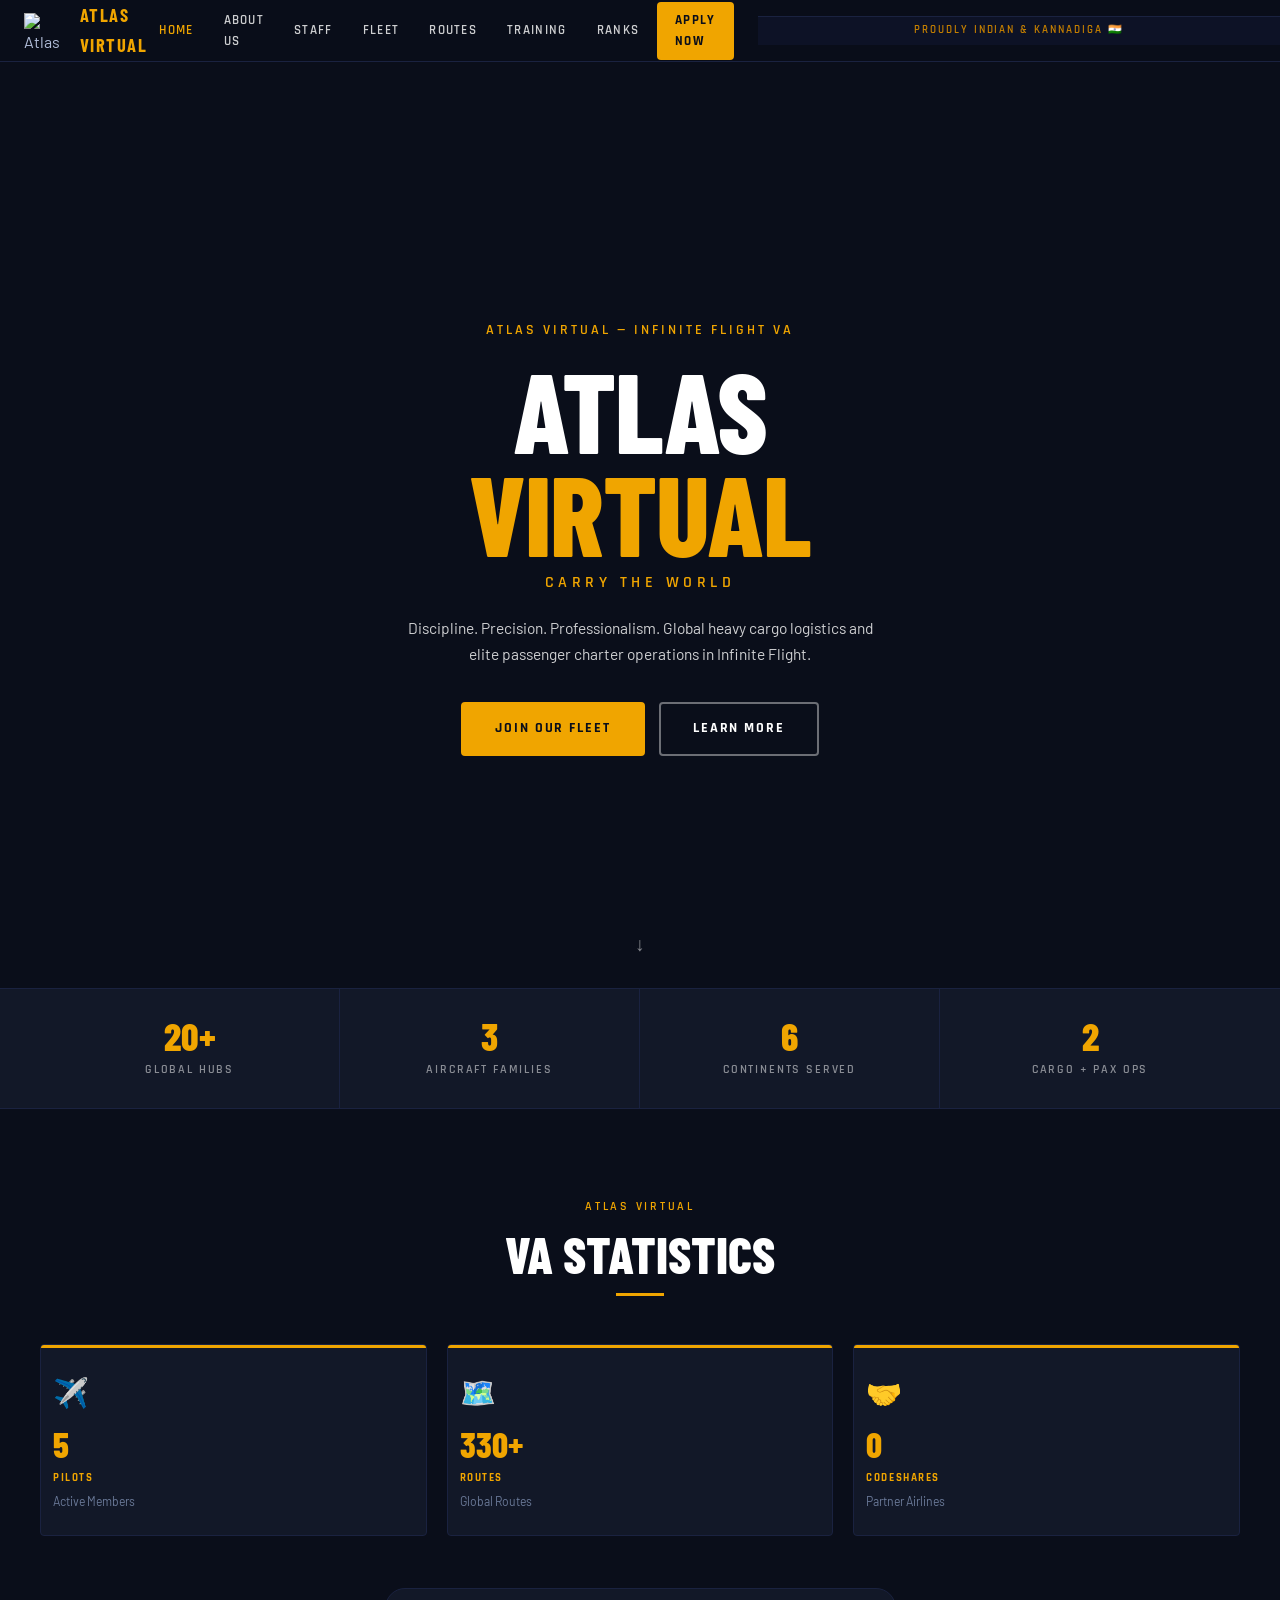
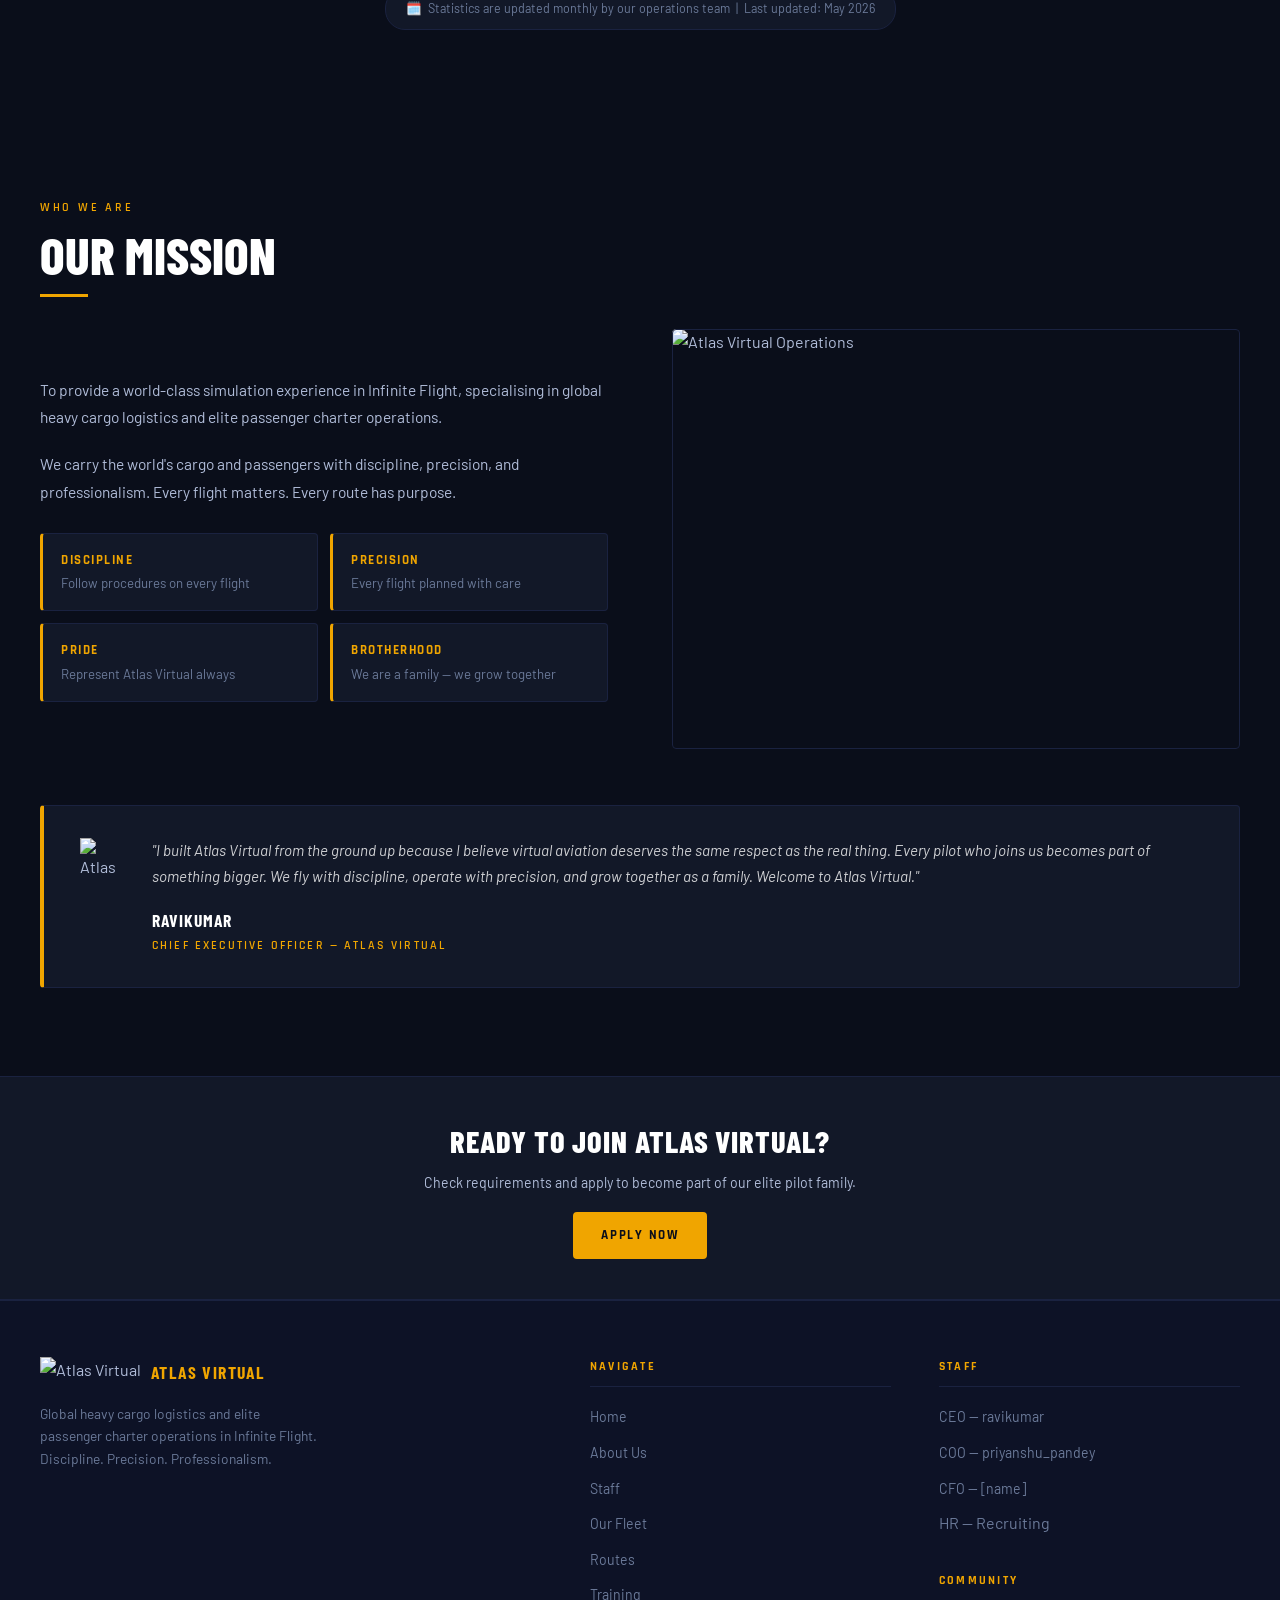
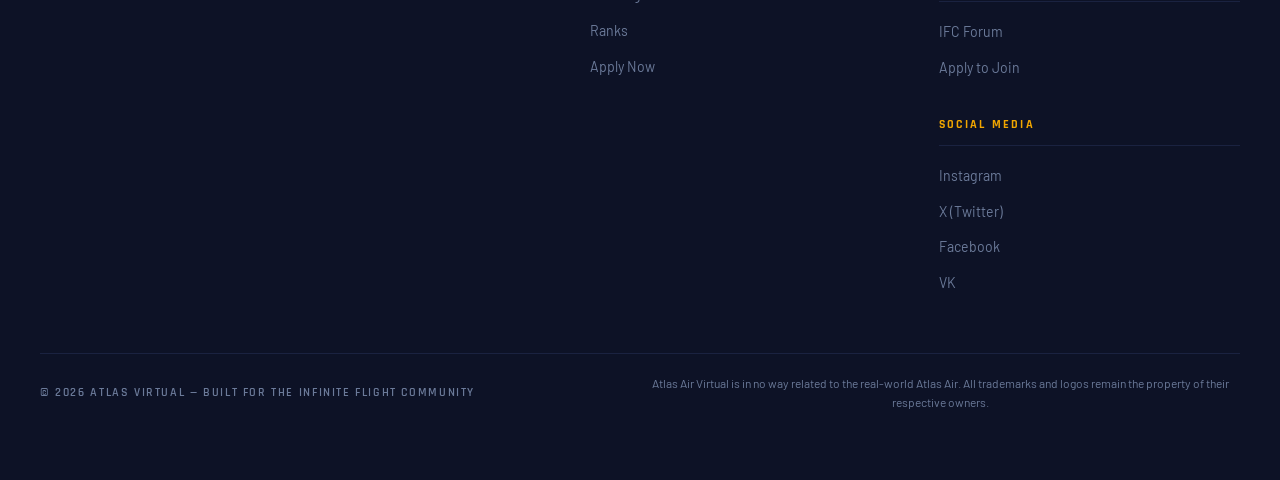
==== commit a1da694b: "Add files via upload" ====
--- a/index.html
+++ b/index.html
@@ -31,6 +31,8 @@
         <span></span><span></span><span></span>
       </button>
     </div>
+        <!-- PROUDLY LINE — edit text below if needed -->
+        <div class="nav-pride">Proudly Indian &amp; Kannadiga 🇮🇳</div>
   </nav>
 
   <!-- Mobile Nav -->
@@ -223,15 +225,27 @@
         <div>
           <div class="footer-col-title">Staff</div>
           <ul class="footer-links">
+            <!-- IFC PROFILE LINKS — update href for each person -->
             <li><a href="https://community.infiniteflight.com/u/ravikumar" target="_blank">CEO — ravikumar</a></li>
             <li><a href="https://community.infiniteflight.com/u/priyanshu_pandey" target="_blank">COO — priyanshu_pandey</a></li>
-            <li><a href="apply.html" style="color: var(--gold-dim);">HR — Recruiting</a></li>
+            <!-- CFO IFC LINK — replace # with actual IFC profile URL when available -->
+            <li><a href="#" target="_blank">CFO — [name]</a></li>
+            <li style="color: var(--text-muted);">HR — Recruiting</li>
           </ul>
           <br/>
           <div class="footer-col-title">Community</div>
           <ul class="footer-links">
             <li><a href="https://community.infiniteflight.com" target="_blank">IFC Forum</a></li>
             <li><a href="apply.html">Apply to Join</a></li>
+          </ul>
+          <br/>
+          <div class="footer-col-title">Social Media</div>
+          <ul class="footer-links">
+            <!-- SOCIAL LINKS — add your URLs in href="" below -->
+            <li><a href="#" target="_blank">Instagram</a></li><!-- href: https://instagram.com/youraccount -->
+            <li><a href="#" target="_blank">X (Twitter)</a></li><!-- href: https://x.com/youraccount -->
+            <li><a href="#" target="_blank">Facebook</a></li><!-- href: https://facebook.com/yourpage -->
+            <li><a href="#" target="_blank">VK</a></li><!-- href: https://vk.com/yourprofile -->
           </ul>
         </div>
       </div>
--- a/style.css
+++ b/style.css
@@ -150,7 +150,7 @@
 .mobile-nav {
   display: none;
   position: fixed;
-  top: 62px; left: 0; right: 0;
+  top: 88px; left: 0; right: 0;
   background: var(--navy-mid);
   border-bottom: 1px solid var(--navy-border);
   padding: 16px 24px 24px;
@@ -187,7 +187,7 @@
    PAGE WRAPPER
    ============================================= */
 .page-wrapper {
-  padding-top: 62px;
+  padding-top: 88px; /* 62px navbar + ~26px pride bar */
 }
 
 /* =============================================
@@ -1422,6 +1422,115 @@
   margin: 0 auto;
 }
 
+/* Nav pride bar — sits below the main nav bar */
+.nav-pride {
+  background: var(--navy-mid);
+  border-top: 1px solid var(--navy-border);
+  text-align: center;
+  font-family: var(--font-accent);
+  font-size: 0.68rem;
+  font-weight: 600;
+  letter-spacing: 0.18em;
+  text-transform: uppercase;
+  color: var(--gold-dim);
+  padding: 5px 24px;
+  width: 100%;
+}
+
+/* Mission image — prevent nose crop */
+.mission-image img {
+  object-fit: cover;
+  object-position: center top !important;
+}
+
+/* Rank epaulette image */
+.rank-epaulette {
+  width: 48px;
+  height: 48px;
+  object-fit: contain;
+  border-radius: 4px;
+  flex-shrink: 0;
+}
+
+/* New rank table layout */
+.rank-table-section {
+  margin-bottom: 40px;
+}
+.rank-table-header {
+  display: flex;
+  align-items: center;
+  gap: 12px;
+  margin-bottom: 16px;
+  padding-bottom: 10px;
+  border-bottom: 2px solid var(--gold-dim);
+}
+.rank-table-title {
+  font-family: var(--font-display);
+  font-size: 1.2rem;
+  font-weight: 800;
+  text-transform: uppercase;
+  color: var(--white);
+  letter-spacing: 0.05em;
+}
+.rank-table-sub {
+  font-family: var(--font-accent);
+  font-size: 0.7rem;
+  font-weight: 700;
+  letter-spacing: 0.14em;
+  text-transform: uppercase;
+  color: var(--gold);
+  margin-left: auto;
+}
+.rank-row {
+  display: flex;
+  align-items: center;
+  gap: 20px;
+  padding: 14px 18px;
+  border-bottom: 1px solid var(--navy-border);
+  background: var(--navy-light);
+  border-radius: 3px;
+  margin-bottom: 6px;
+  transition: border-color var(--transition), transform var(--transition);
+}
+.rank-row:hover {
+  border-color: var(--gold-dim);
+  transform: translateX(3px);
+}
+.rank-row-hours {
+  font-family: var(--font-display);
+  font-size: 0.85rem;
+  font-weight: 700;
+  color: var(--gold);
+  letter-spacing: 0.05em;
+  min-width: 70px;
+  text-align: right;
+  flex-shrink: 0;
+}
+.rank-row-info { flex: 1; }
+.rank-row-name {
+  font-family: var(--font-accent);
+  font-size: 1rem;
+  font-weight: 700;
+  color: var(--white-80);
+}
+.rank-row-desc {
+  font-size: 0.78rem;
+  color: var(--text-muted);
+  margin-top: 1px;
+}
+
+/* Staff mobile vertical order */
+@media (max-width: 768px) {
+  .staff-grid-ordered {
+    display: flex !important;
+    flex-direction: column !important;
+  }
+  .staff-card-ceo   { order: 1; }
+  .staff-card-coo   { order: 2; }
+  .staff-card-cfo   { order: 3; }
+  .staff-card-hr    { order: 4; }
+}
+
 /* Trainee rank — centered icon above text */
 .trainee-rank--centered {
   flex-direction: column;
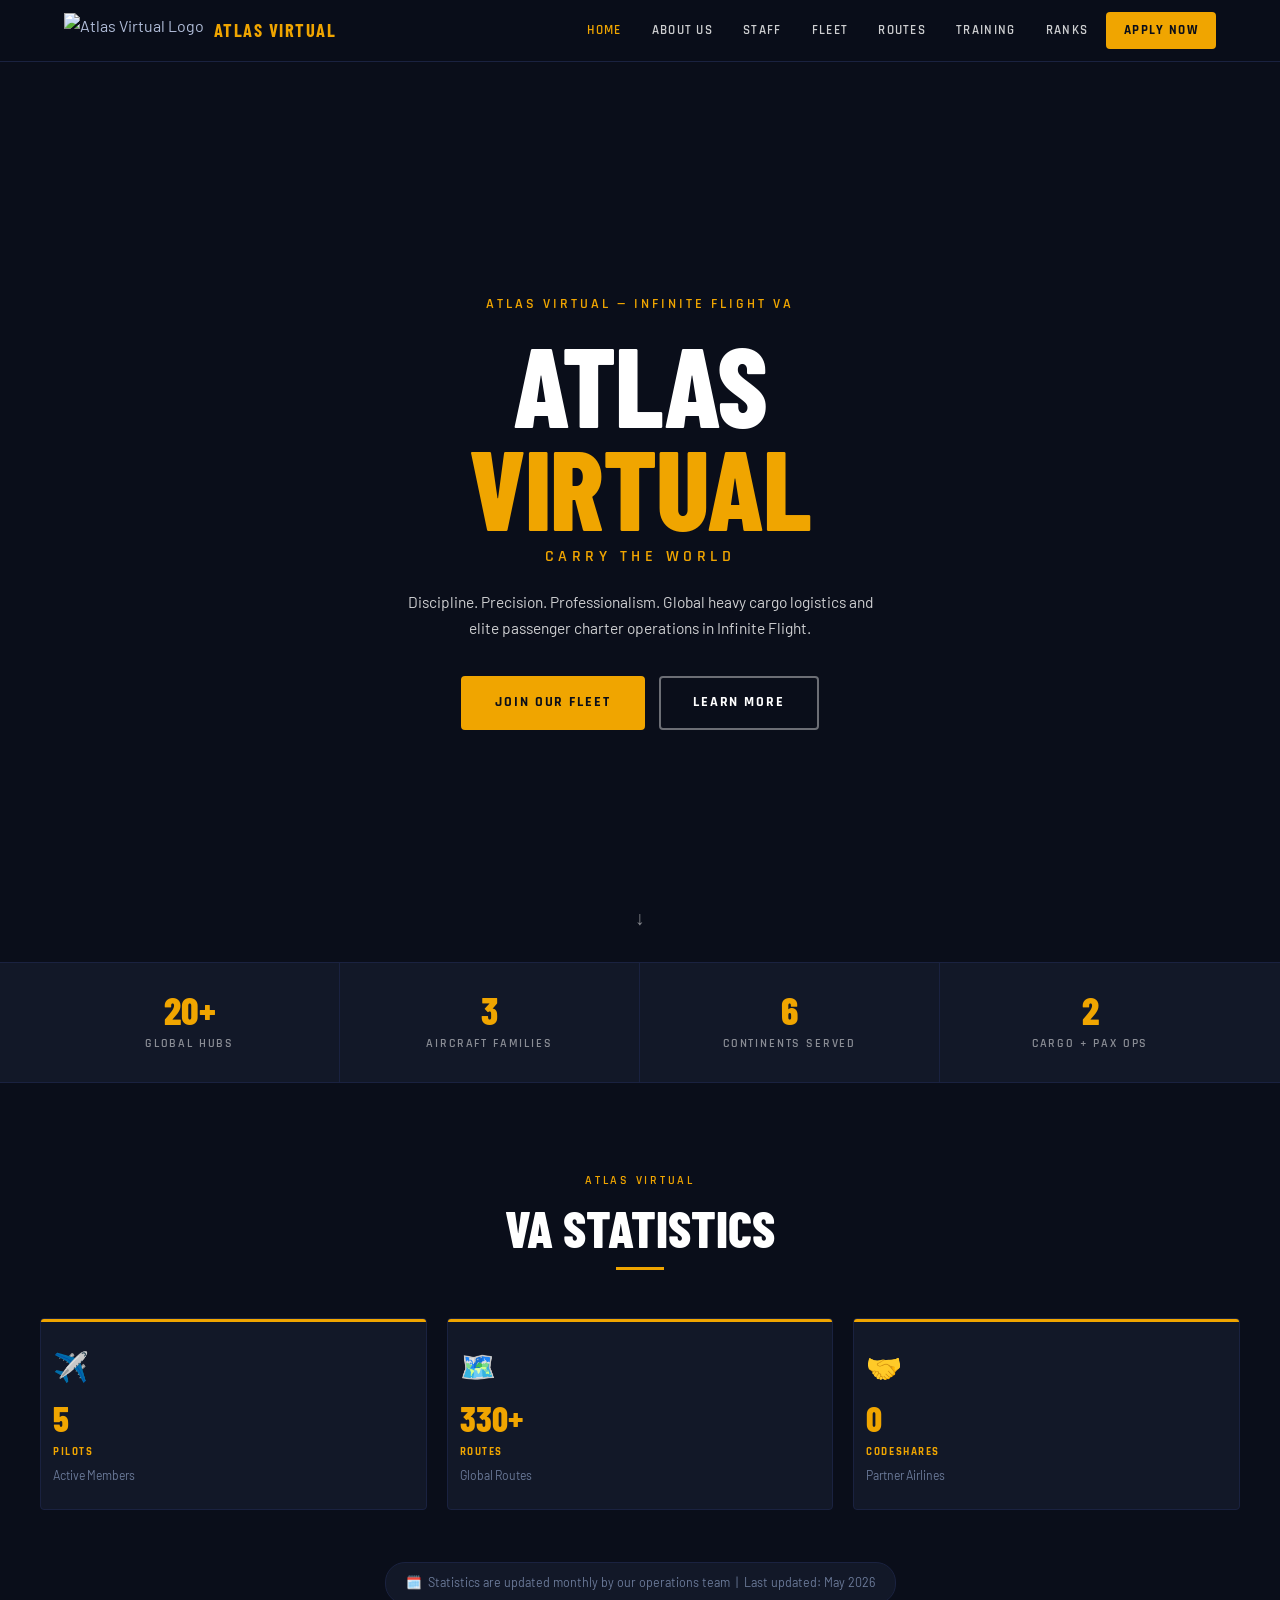
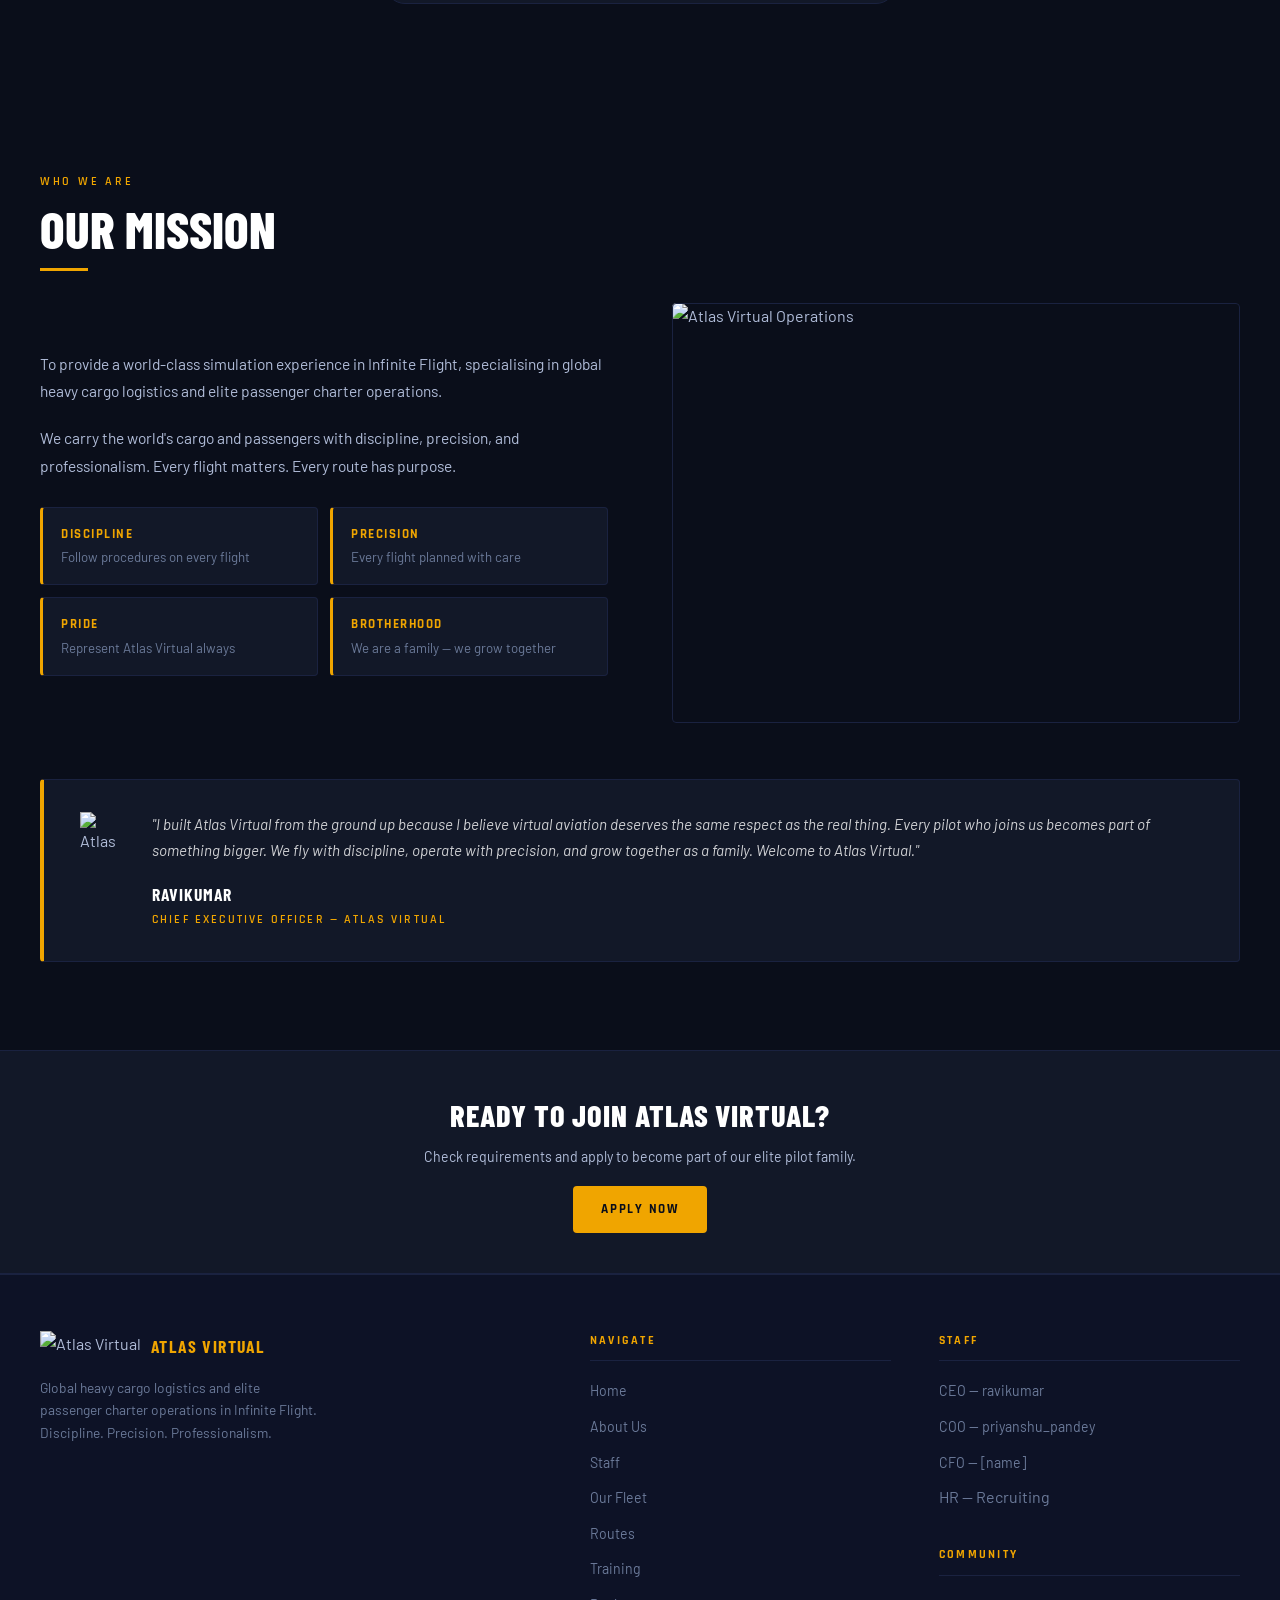
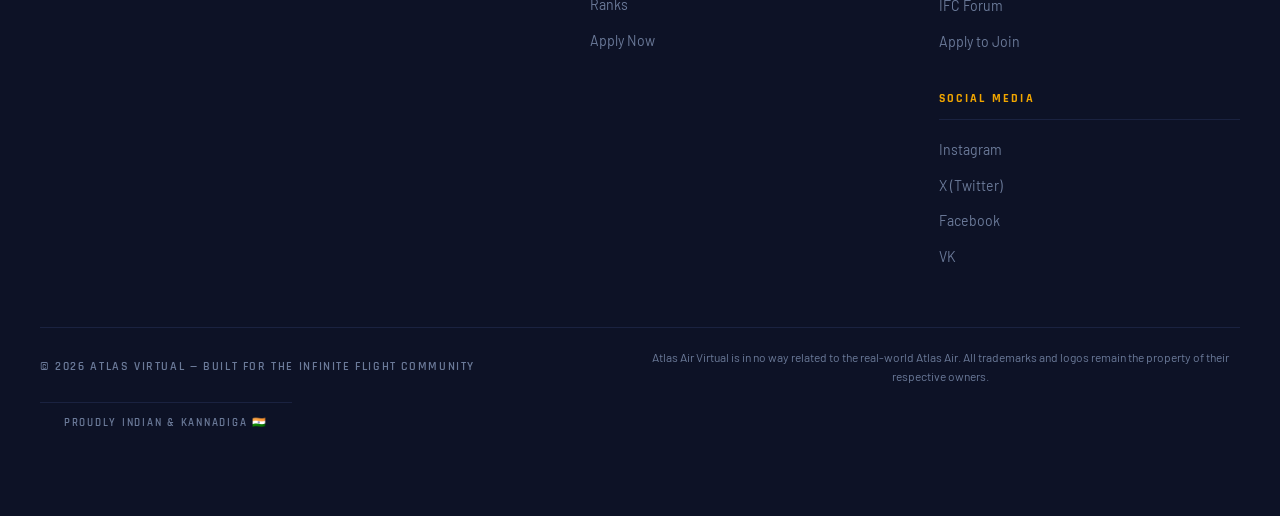
==== commit 89d1706d: "Add files via upload" ====
--- a/index.html
+++ b/index.html
@@ -31,8 +31,6 @@
         <span></span><span></span><span></span>
       </button>
     </div>
-        <!-- PROUDLY LINE — edit text below if needed -->
-        <div class="nav-pride">Proudly Indian &amp; Kannadiga 🇮🇳</div>
   </nav>
 
   <!-- Mobile Nav -->
@@ -253,7 +251,8 @@
         <div class="footer-bottom" style="border-top: 1px solid var(--navy-border); padding-top: 20px; width: 100%; grid-column: 1/-1;">
           <span class="footer-copy">© 2026 Atlas Virtual — Built for the Infinite Flight Community</span>
           <span class="footer-disclaimer">Atlas Air Virtual is in no way related to the real-world Atlas Air. All trademarks and logos remain the property of their respective owners.</span>
-        </div>
+        <!-- PROUDLY LINE — edit text below if needed -->
+      <div class="footer-pride">Proudly Indian &amp; Kannadiga 🇮🇳</div>
       </div>
     </footer>
 
--- a/style.css
+++ b/style.css
@@ -150,7 +150,7 @@
 .mobile-nav {
   display: none;
   position: fixed;
-  top: 88px; left: 0; right: 0;
+  top: 62px; left: 0; right: 0;
   background: var(--navy-mid);
   border-bottom: 1px solid var(--navy-border);
   padding: 16px 24px 24px;
@@ -187,7 +187,7 @@
    PAGE WRAPPER
    ============================================= */
 .page-wrapper {
-  padding-top: 88px; /* 62px navbar + ~26px pride bar */
+  padding-top: 62px;
 }
 
 /* =============================================
@@ -1422,19 +1422,18 @@
   margin: 0 auto;
 }
 
-/* Nav pride bar — sits below the main nav bar */
-.nav-pride {
-  background: var(--navy-mid);
-  border-top: 1px solid var(--navy-border);
+/* Footer pride line — very bottom of every page */
+.footer-pride {
   text-align: center;
   font-family: var(--font-accent);
   font-size: 0.68rem;
   font-weight: 600;
-  letter-spacing: 0.18em;
-  text-transform: uppercase;
-  color: var(--gold-dim);
-  padding: 5px 24px;
-  width: 100%;
+  letter-spacing: 0.16em;
+  text-transform: uppercase;
+  color: var(--text-muted);
+  padding: 12px 24px 16px;
+  border-top: 1px solid var(--navy-border);
+  margin-top: 4px;
 }
 
 /* Mission image — prevent nose crop */
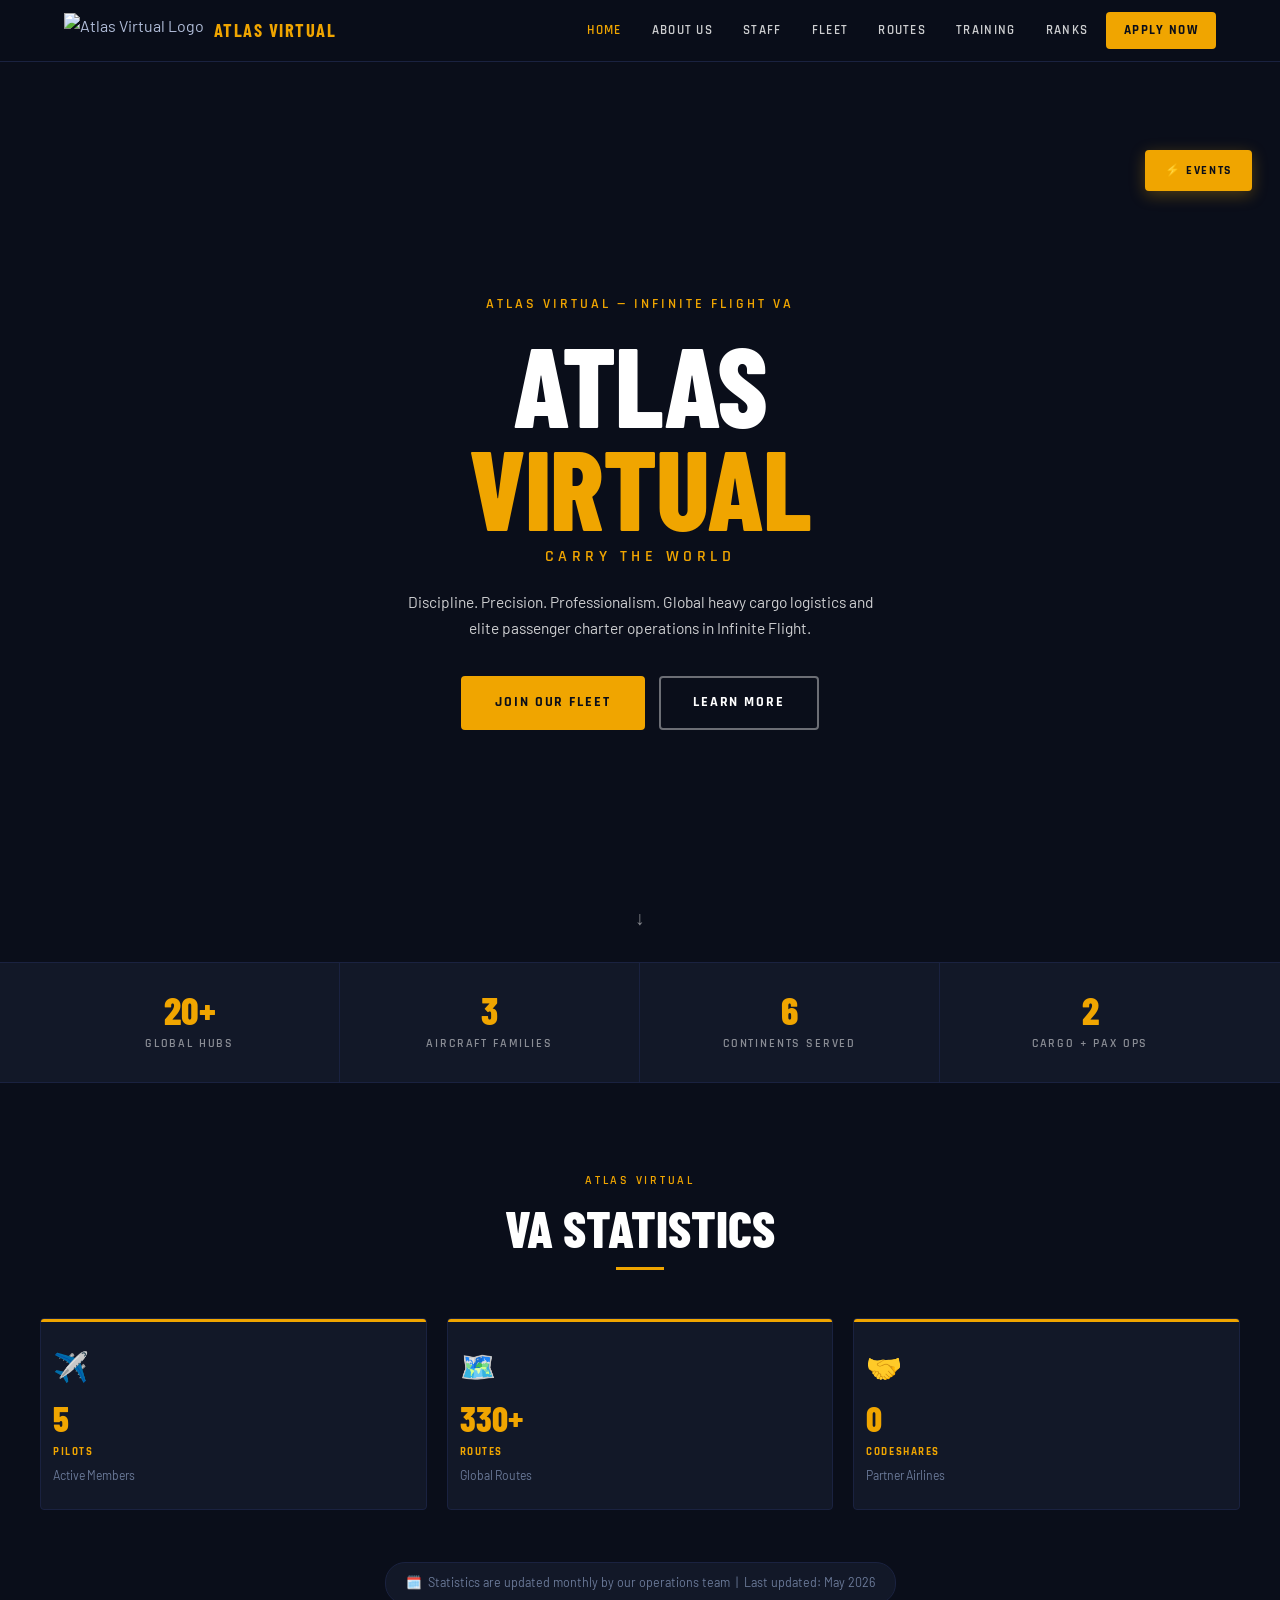
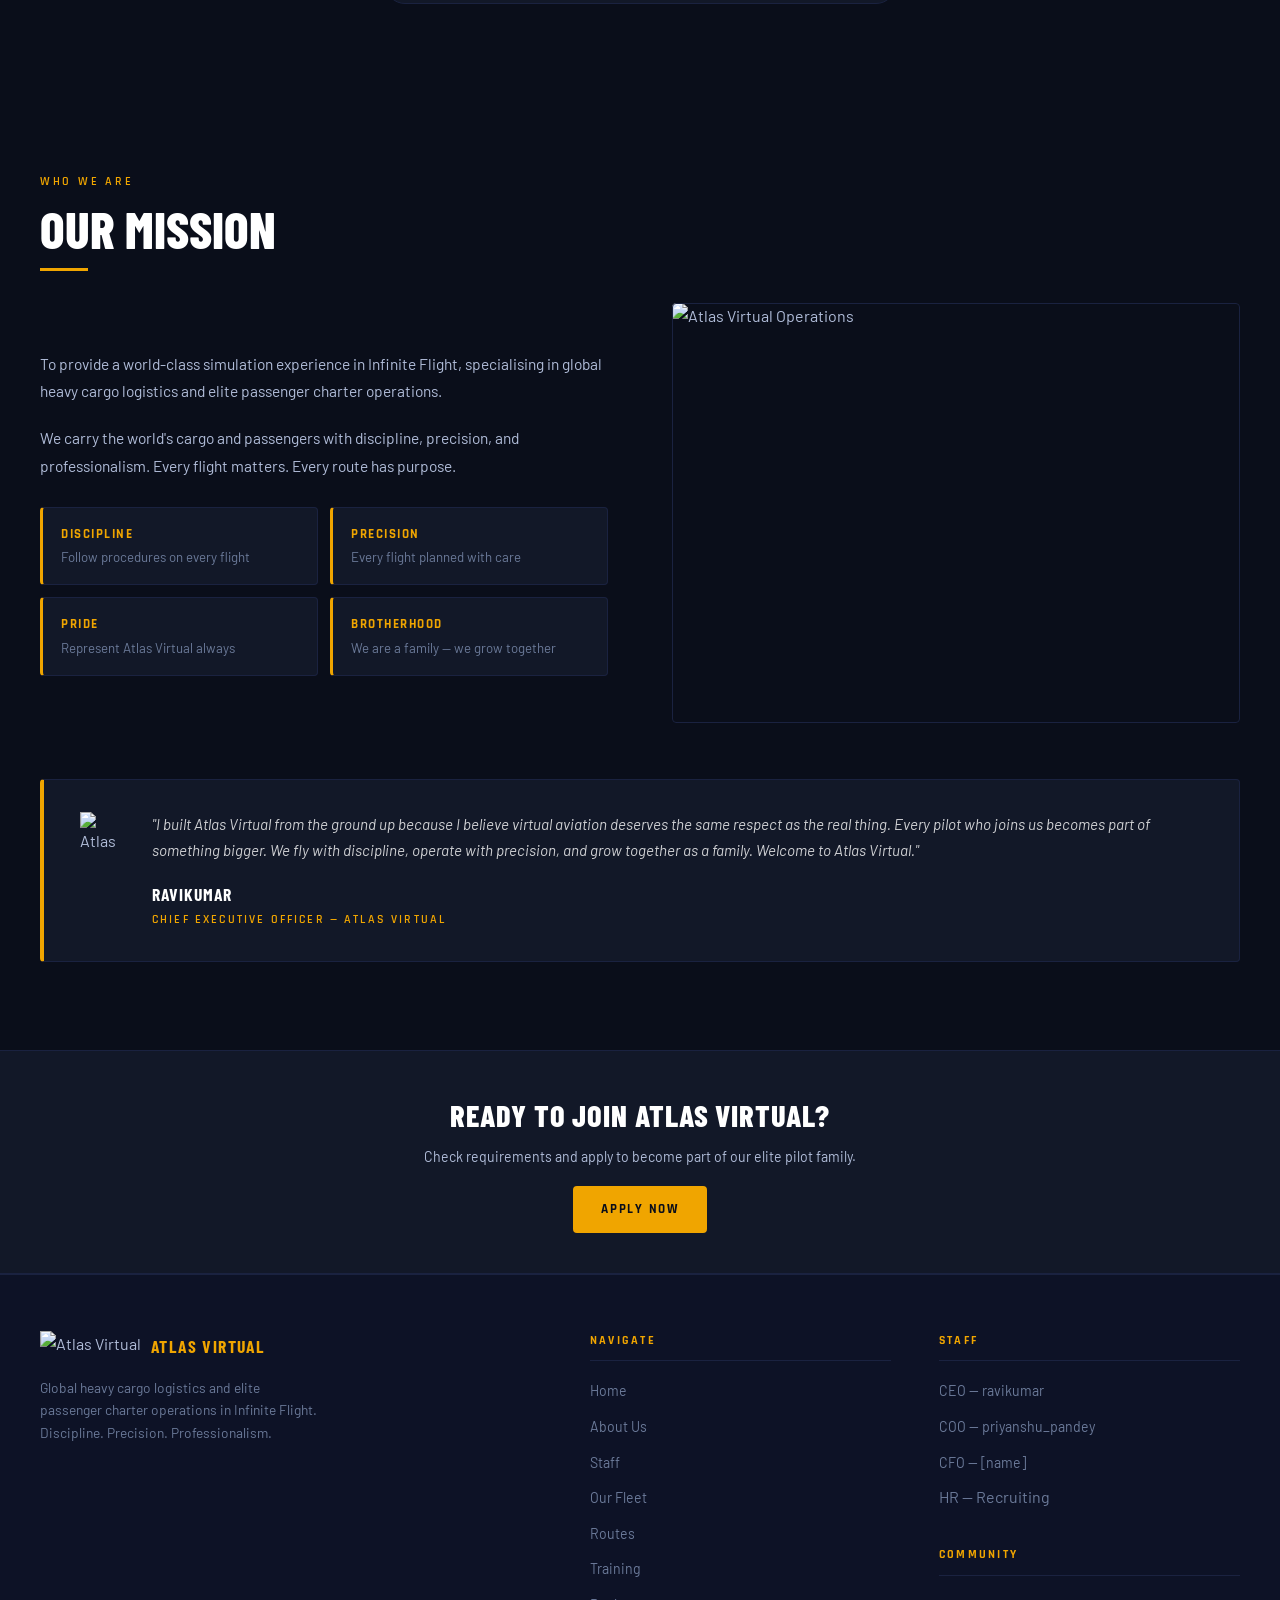
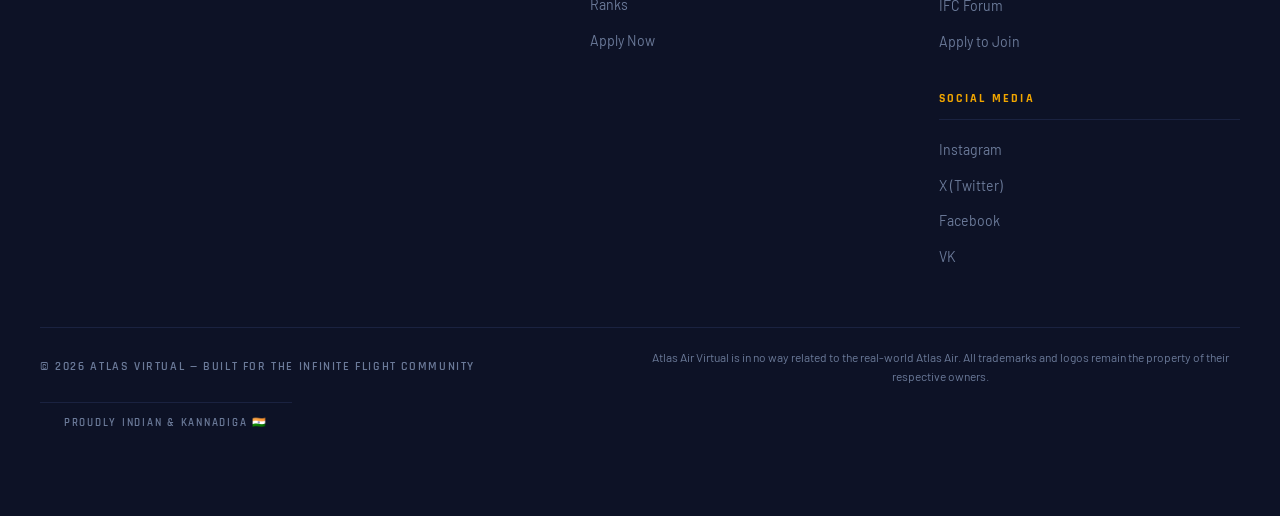
==== commit a77098eb: "Add files via upload" ====
--- a/index.html
+++ b/index.html
@@ -62,9 +62,16 @@
         <div class="hero-actions">
           <a href="apply.html" class="btn-primary">Join Our Fleet</a>
           <a href="about.html" class="btn-outline">Learn More</a>
+          <!-- EVENTS BUTTON (mobile only — shows below Learn More on small screens) -->
+          <!-- To hide this button: add style="display:none;" -->
+          <a href="events.html" class="btn-events-mobile">Events</a>
         </div>
       </div>
       <div class="hero-scroll">↓</div>
+
+      <!-- EVENTS FLOATING BUTTON (desktop only — top-right of hero) -->
+      <!-- To hide: add style="display:none;" to the line below -->
+      <a href="events.html" class="btn-events-float">⚡ Events</a>
     </section>
 
     <!-- ===== STATS BAR ===== -->
--- a/style.css
+++ b/style.css
@@ -1630,6 +1630,250 @@
 }
 
 /* =============================================
+   EVENTS BUTTONS
+   ============================================= */
+
+/* Desktop: floating top-right of hero */
+.btn-events-float {
+  position: absolute;
+  top: 88px; /* below fixed navbar */
+  right: 28px;
+  z-index: 10;
+  font-family: var(--font-accent);
+  font-size: 0.75rem;
+  font-weight: 700;
+  letter-spacing: 0.14em;
+  text-transform: uppercase;
+  background: var(--gold);
+  color: var(--navy);
+  padding: 9px 18px;
+  border-radius: var(--radius);
+  border: 2px solid var(--gold);
+  transition: background var(--transition), transform var(--transition), box-shadow var(--transition);
+  box-shadow: 0 4px 16px rgba(240,165,0,0.3);
+  display: inline-block;
+}
+.btn-events-float:hover {
+  background: var(--gold-light);
+  border-color: var(--gold-light);
+  transform: translateY(-2px);
+  box-shadow: 0 8px 24px rgba(240,165,0,0.45);
+}
+
+/* Mobile: hidden by default (shows in hero-actions) */
+.btn-events-mobile {
+  display: none;
+  font-family: var(--font-accent);
+  font-size: 0.82rem;
+  font-weight: 700;
+  letter-spacing: 0.14em;
+  text-transform: uppercase;
+  background: var(--gold);
+  color: var(--navy);
+  padding: 12px 28px;
+  border-radius: var(--radius);
+  border: 2px solid var(--gold);
+  transition: background var(--transition), transform var(--transition);
+  text-align: center;
+}
+.btn-events-mobile:hover {
+  background: var(--gold-light);
+  transform: translateY(-2px);
+}
+
+@media (max-width: 768px) {
+  /* Hide float button on mobile */
+  .btn-events-float { display: none !important; }
+  /* Show inline mobile button */
+  .btn-events-mobile { display: inline-block; }
+}
+
+/* =============================================
+   EVENTS PAGE
+   ============================================= */
+.events-page { }
+
+.event-card {
+  background: var(--navy-light);
+  border: 1px solid var(--navy-border);
+  border-radius: var(--radius);
+  overflow: hidden;
+  margin-bottom: 48px;
+  transition: border-color var(--transition), box-shadow var(--transition);
+}
+.event-card:hover {
+  border-color: var(--gold-dim);
+  box-shadow: var(--shadow-gold);
+}
+
+/* 16:9 banner */
+.event-banner {
+  width: 100%;
+  aspect-ratio: 16 / 9;
+  object-fit: cover;
+  display: block;
+}
+
+.event-body {
+  padding: 28px 32px 32px;
+}
+.event-tag {
+  font-family: var(--font-accent);
+  font-size: 0.7rem;
+  font-weight: 700;
+  letter-spacing: 0.18em;
+  text-transform: uppercase;
+  color: var(--gold);
+  margin-bottom: 10px;
+  display: block;
+}
+.event-title {
+  font-family: var(--font-display);
+  font-size: clamp(1.6rem, 4vw, 2.4rem);
+  font-weight: 800;
+  text-transform: uppercase;
+  color: var(--white);
+  letter-spacing: 0.03em;
+  line-height: 1.1;
+  margin-bottom: 16px;
+}
+.event-desc {
+  font-size: 0.95rem;
+  color: var(--text-body);
+  line-height: 1.75;
+  margin-bottom: 24px;
+  max-width: 760px;
+}
+.btn-event-details {
+  font-family: var(--font-accent);
+  font-size: 0.78rem;
+  font-weight: 700;
+  letter-spacing: 0.14em;
+  text-transform: uppercase;
+  background: var(--gold);
+  color: var(--navy);
+  padding: 10px 22px;
+  border-radius: var(--radius);
+  border: 2px solid var(--gold);
+  display: inline-block;
+  transition: background var(--transition), transform var(--transition), box-shadow var(--transition);
+}
+.btn-event-details:hover {
+  background: var(--gold-light);
+  border-color: var(--gold-light);
+  transform: translateY(-2px);
+  box-shadow: 0 6px 20px rgba(240,165,0,0.3);
+}
+
+/* Divider */
+.events-divider {
+  border: none;
+  border-top: 1px solid var(--navy-border);
+  margin: 56px 0;
+  position: relative;
+}
+.events-divider::after {
+  content: '✦';
+  position: absolute;
+  top: 50%;
+  left: 50%;
+  transform: translate(-50%, -50%);
+  background: var(--navy);
+  color: var(--gold-dim);
+  padding: 0 16px;
+  font-size: 0.8rem;
+}
+
+/* News section */
+.news-card {
+  background: var(--navy-light);
+  border: 1px solid var(--navy-border);
+  border-radius: var(--radius);
+  overflow: hidden;
+  transition: border-color var(--transition), box-shadow var(--transition);
+}
+.news-card:hover {
+  border-color: var(--gold-dim);
+  box-shadow: var(--shadow-gold);
+}
+.news-banner {
+  width: 100%;
+  aspect-ratio: 16 / 9;
+  object-fit: cover;
+  display: block;
+}
+.news-body {
+  padding: 28px 32px 32px;
+}
+.news-section-title {
+  font-family: var(--font-display);
+  font-size: clamp(1.4rem, 3vw, 2rem);
+  font-weight: 800;
+  text-transform: uppercase;
+  color: var(--white);
+  letter-spacing: 0.05em;
+  margin-bottom: 28px;
+  display: flex;
+  align-items: center;
+  gap: 12px;
+}
+.news-section-title::after {
+  content: '';
+  flex: 1;
+  height: 2px;
+  background: var(--navy-border);
+}
+.news-tag {
+  font-family: var(--font-accent);
+  font-size: 0.7rem;
+  font-weight: 700;
+  letter-spacing: 0.18em;
+  text-transform: uppercase;
+  color: var(--gold);
+  margin-bottom: 10px;
+  display: block;
+}
+.news-title {
+  font-family: var(--font-display);
+  font-size: clamp(1.3rem, 3vw, 1.9rem);
+  font-weight: 800;
+  text-transform: uppercase;
+  color: var(--white);
+  letter-spacing: 0.03em;
+  margin-bottom: 14px;
+}
+.news-desc {
+  font-size: 0.93rem;
+  color: var(--text-body);
+  line-height: 1.75;
+  margin-bottom: 22px;
+  max-width: 760px;
+}
+.btn-news-link {
+  font-family: var(--font-accent);
+  font-size: 0.78rem;
+  font-weight: 700;
+  letter-spacing: 0.14em;
+  text-transform: uppercase;
+  background: transparent;
+  color: var(--gold);
+  padding: 9px 20px;
+  border-radius: var(--radius);
+  border: 2px solid var(--gold);
+  display: inline-block;
+  transition: background var(--transition), color var(--transition), transform var(--transition);
+}
+.btn-news-link:hover {
+  background: var(--gold);
+  color: var(--navy);
+  transform: translateY(-2px);
+}
+
+@media (max-width: 768px) {
+  .event-body, .news-body { padding: 20px 20px 24px; }
+}
+
+/* =============================================
    RESPONSIVE
    ============================================= */
 @media (max-width: 1024px) {
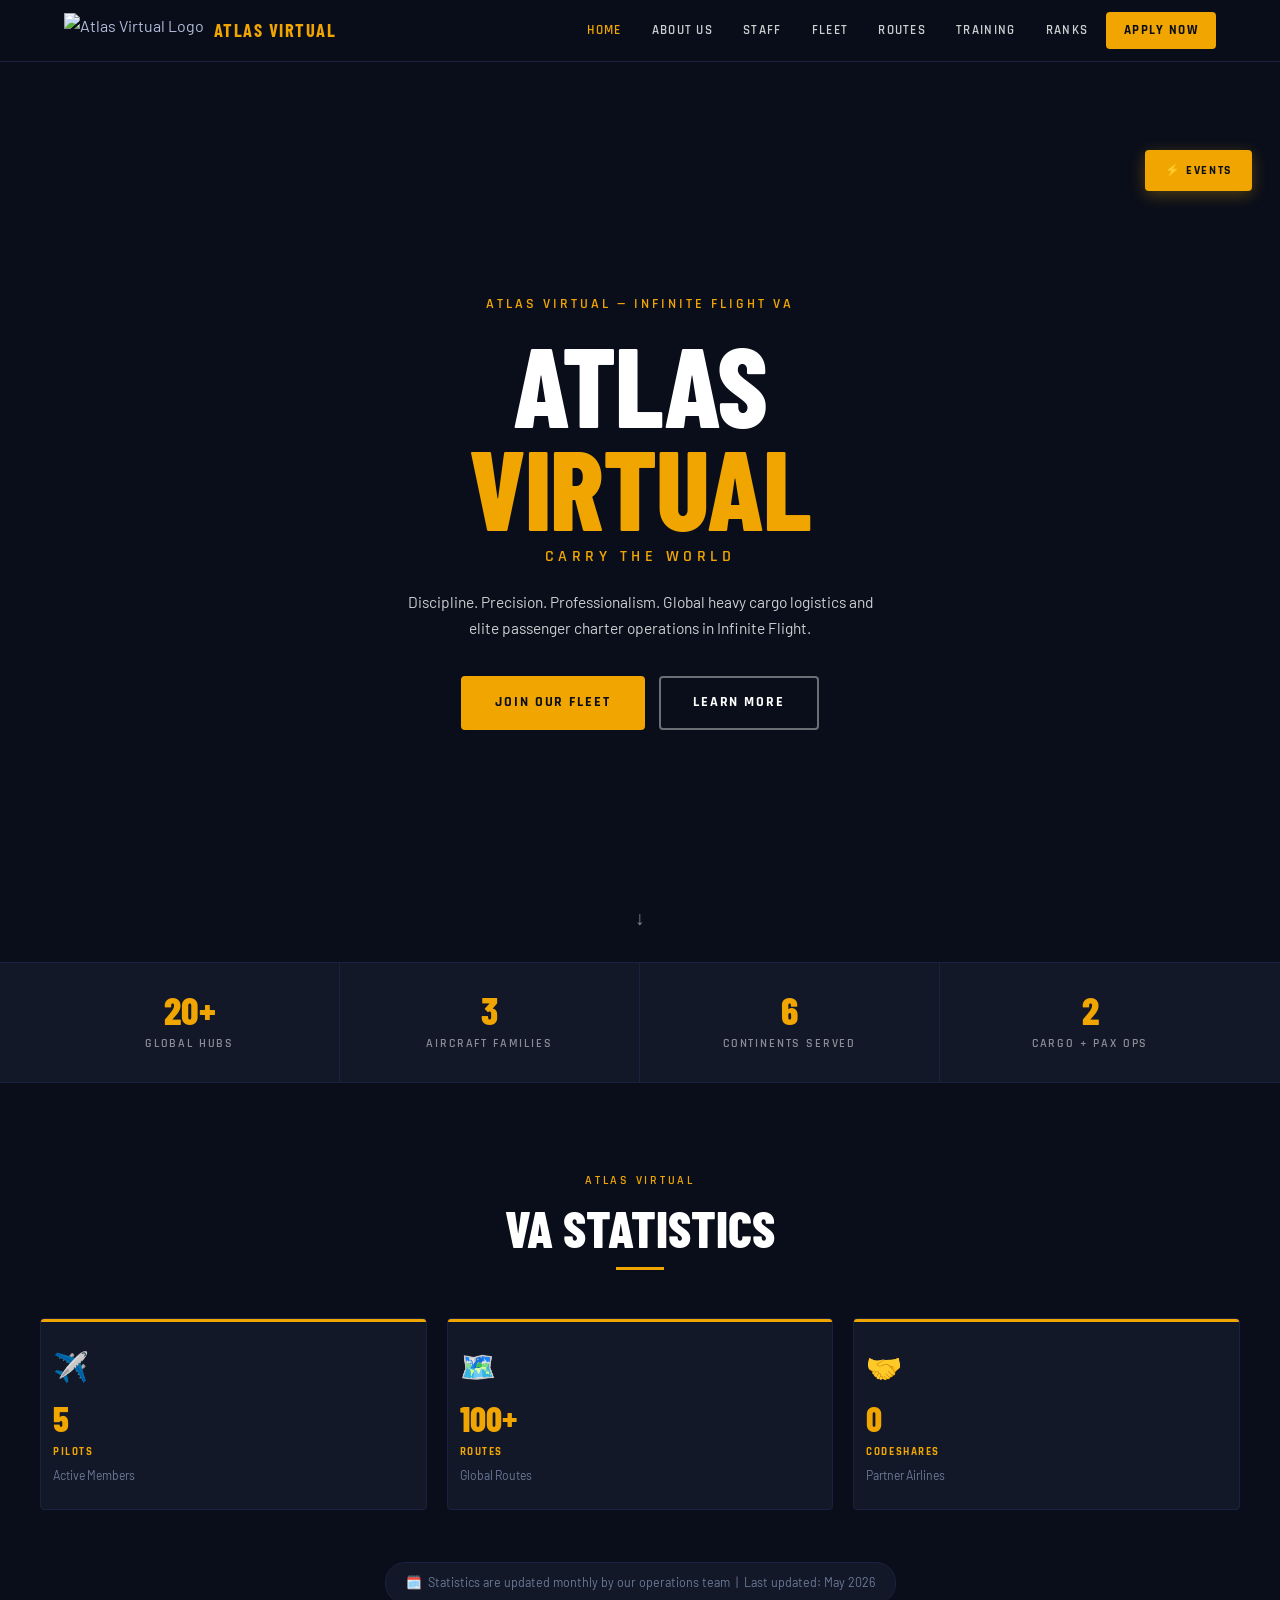
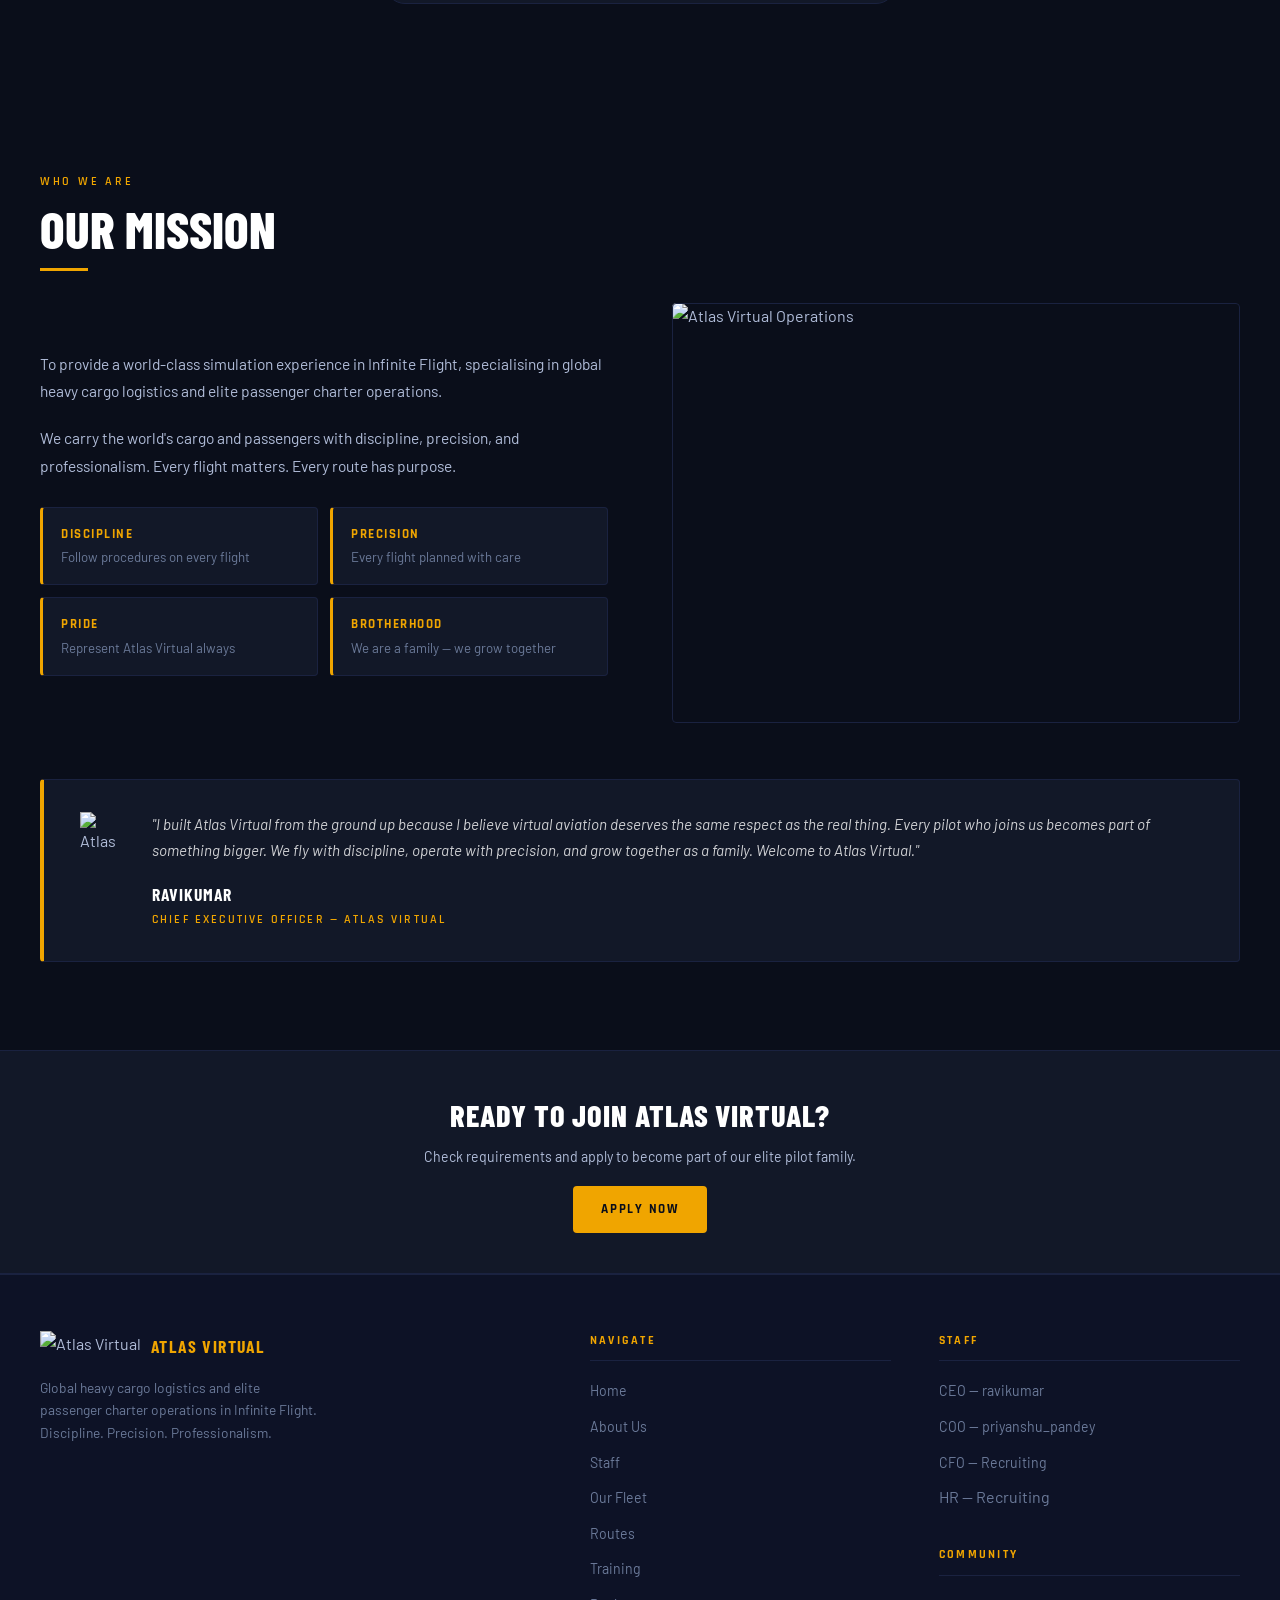
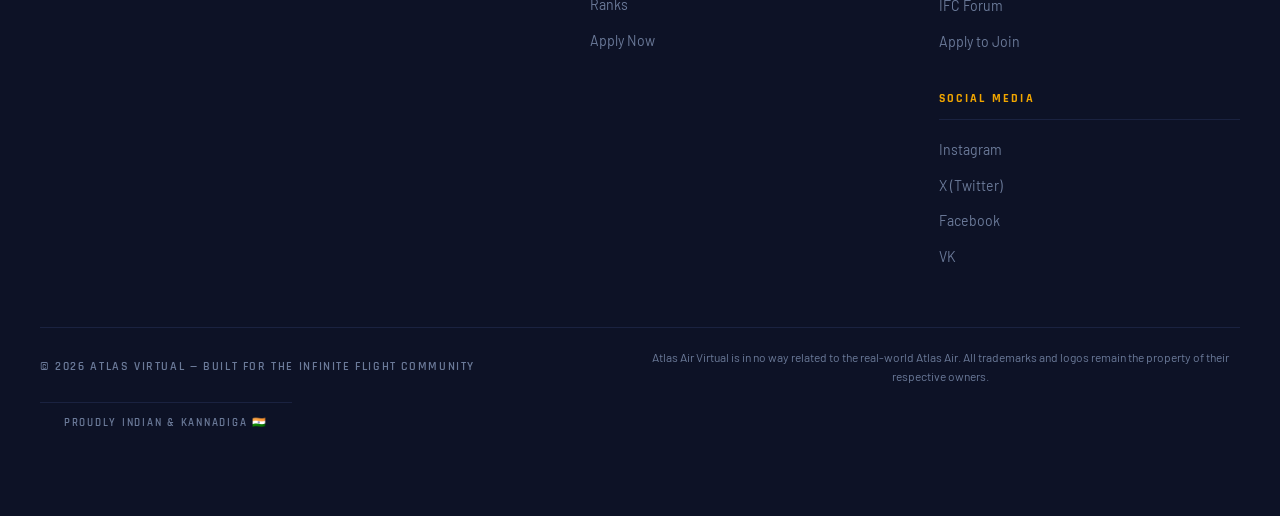
==== commit 62977877: "Add files via upload" ====
--- a/index.html
+++ b/index.html
@@ -62,9 +62,11 @@
         <div class="hero-actions">
           <a href="apply.html" class="btn-primary">Join Our Fleet</a>
           <a href="about.html" class="btn-outline">Learn More</a>
-          <!-- EVENTS BUTTON (mobile only — shows below Learn More on small screens) -->
-          <!-- To hide this button: add style="display:none;" -->
-          <a href="events.html" class="btn-events-mobile">Events</a>
+        </div>
+        <!-- EVENTS BUTTON (mobile only — shows centered below Learn More on small screens) -->
+        <!-- To hide this button on mobile: add style="display:none;" -->
+        <div class="hero-events-mobile-wrap">
+          <a href="events.html" class="btn-events-mobile">⚡ Events</a>
         </div>
       </div>
       <div class="hero-scroll">↓</div>
@@ -130,7 +132,7 @@
           <!-- STAT 2: Update number below -->
           <div class="va-stat-card">
             <div class="va-stat-icon">🗺️</div>
-            <div class="va-stat-num">330+</div><!-- ← ROUTES count -->
+            <div class="va-stat-num">100+</div><!-- ← ROUTES count -->
             <div class="va-stat-name">Routes</div>
             <div class="va-stat-desc">Global Routes</div>
           </div>
@@ -234,7 +236,7 @@
             <li><a href="https://community.infiniteflight.com/u/ravikumar" target="_blank">CEO — ravikumar</a></li>
             <li><a href="https://community.infiniteflight.com/u/priyanshu_pandey" target="_blank">COO — priyanshu_pandey</a></li>
             <!-- CFO IFC LINK — replace # with actual IFC profile URL when available -->
-            <li><a href="#" target="_blank">CFO — [name]</a></li>
+            <li><a href="#" target="_blank">CFO — Recruiting</a></li>
             <li style="color: var(--text-muted);">HR — Recruiting</li>
           </ul>
           <br/>
--- a/style.css
+++ b/style.css
@@ -1660,21 +1660,28 @@
   box-shadow: 0 8px 24px rgba(240,165,0,0.45);
 }
 
+/* Mobile events button wrapper — hidden on desktop */
+.hero-events-mobile-wrap {
+  display: none;
+  justify-content: center;
+  margin-top: 12px;
+}
+
 /* Mobile: hidden by default (shows in hero-actions) */
 .btn-events-mobile {
-  display: none;
-  font-family: var(--font-accent);
-  font-size: 0.82rem;
+  font-family: var(--font-accent);
+  font-size: 0.72rem;
   font-weight: 700;
   letter-spacing: 0.14em;
   text-transform: uppercase;
   background: var(--gold);
   color: var(--navy);
-  padding: 12px 28px;
+  padding: 8px 20px;
   border-radius: var(--radius);
   border: 2px solid var(--gold);
   transition: background var(--transition), transform var(--transition);
   text-align: center;
+  display: inline-block;
 }
 .btn-events-mobile:hover {
   background: var(--gold-light);
@@ -1684,8 +1691,8 @@
 @media (max-width: 768px) {
   /* Hide float button on mobile */
   .btn-events-float { display: none !important; }
-  /* Show inline mobile button */
-  .btn-events-mobile { display: inline-block; }
+  /* Show wrapper (makes it a centered row below buttons) */
+  .hero-events-mobile-wrap { display: flex; }
 }
 
 /* =============================================
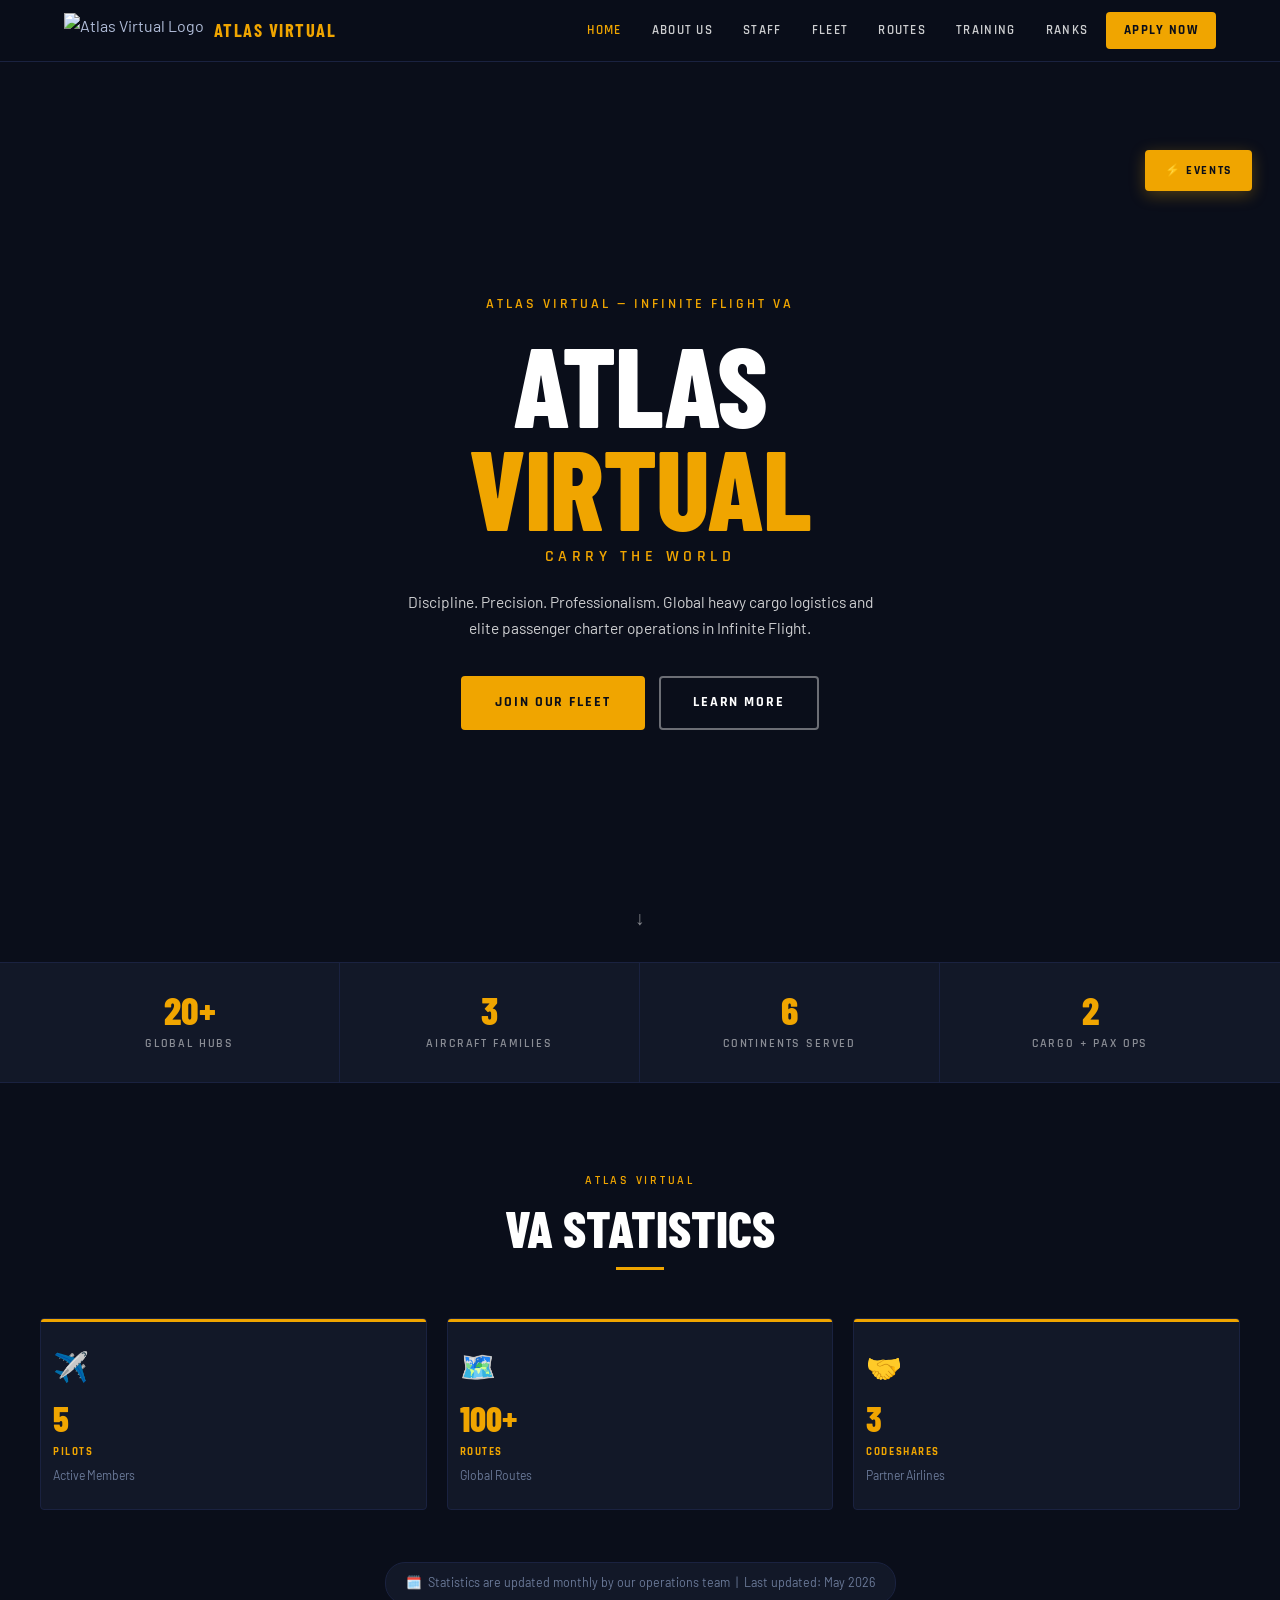
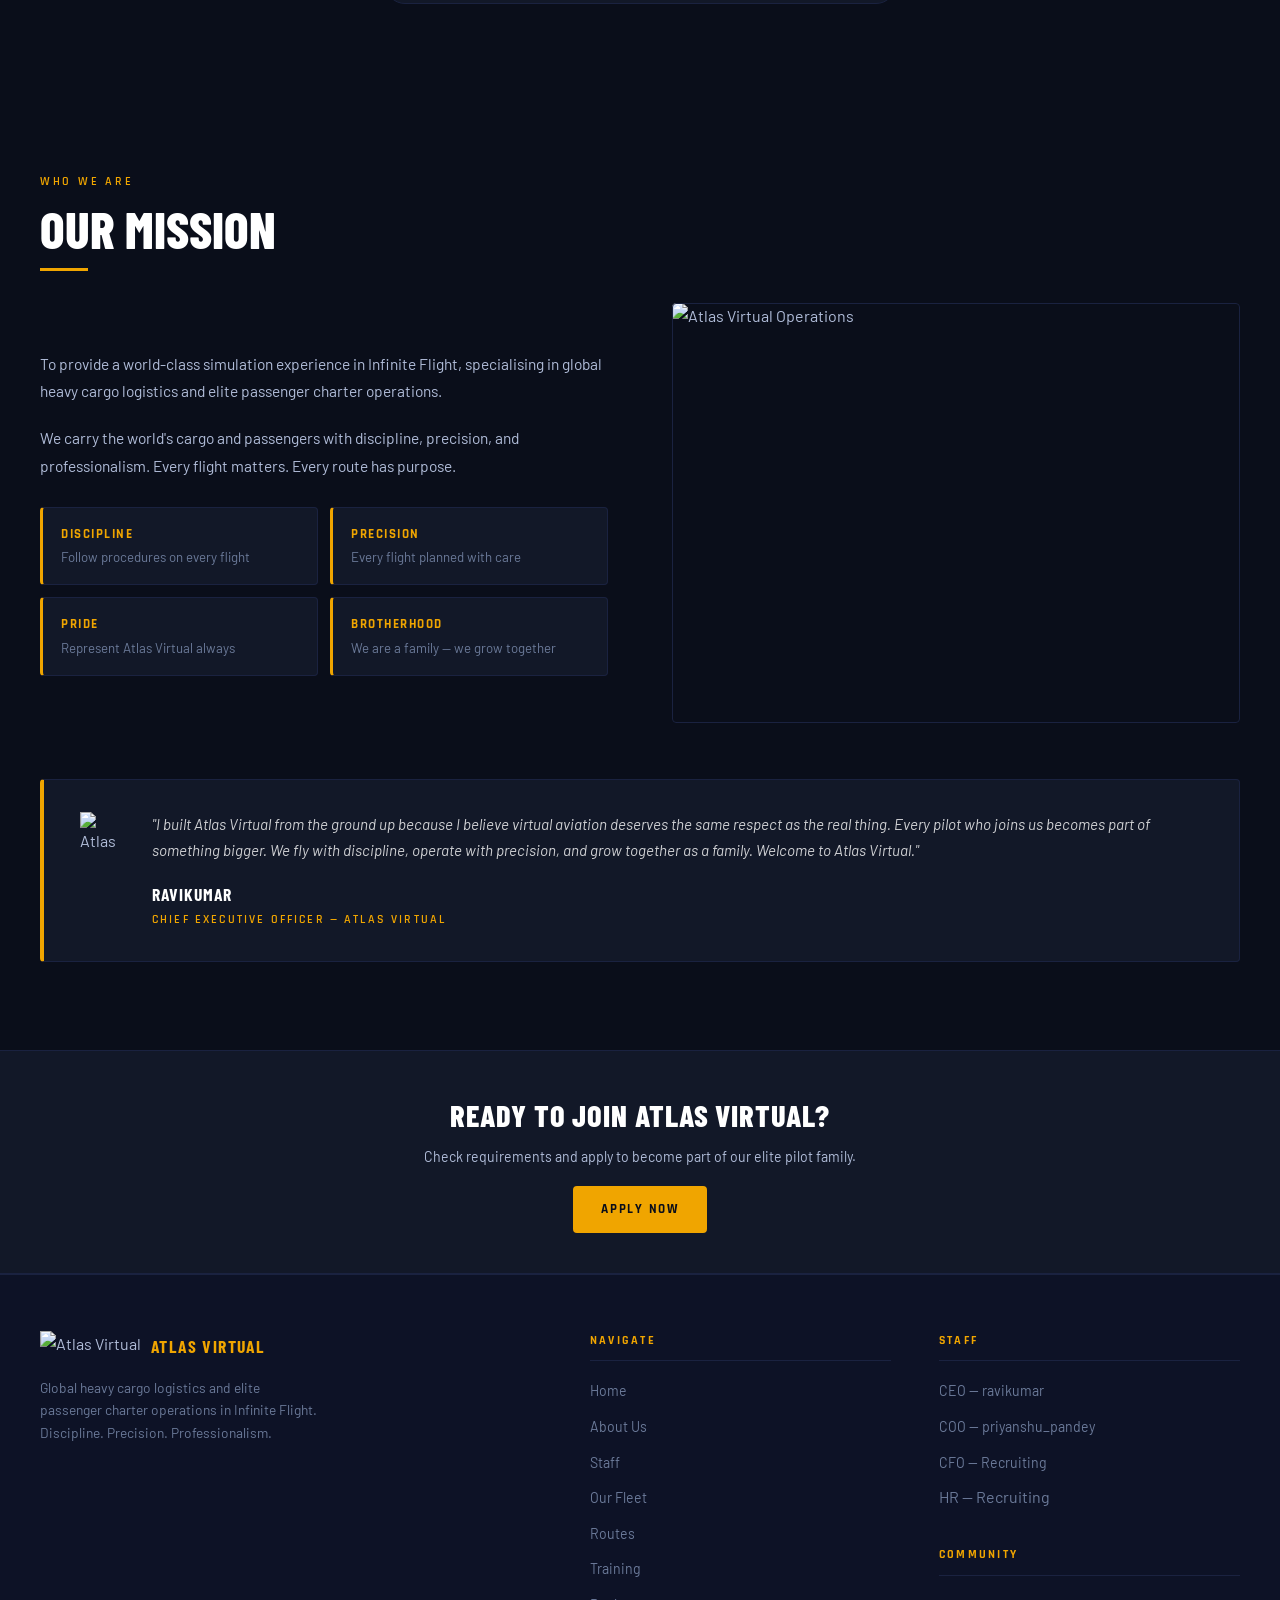
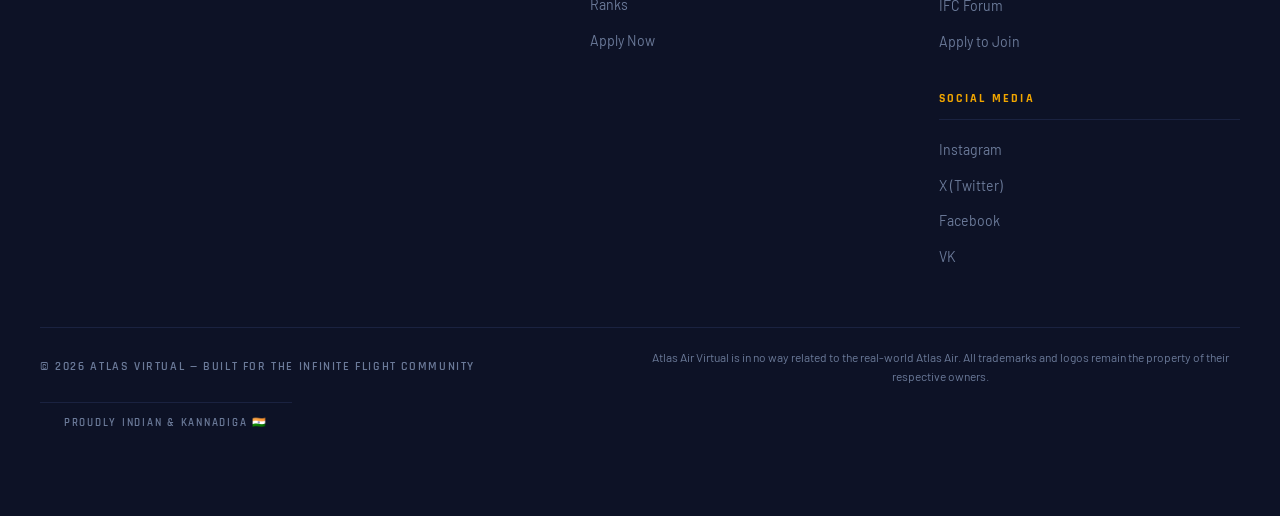
==== commit 7825a395: "Add files via upload" ====
--- a/index.html
+++ b/index.html
@@ -140,7 +140,7 @@
           <!-- STAT 3: Update number below -->
           <div class="va-stat-card">
             <div class="va-stat-icon">🤝</div>
-            <div class="va-stat-num">0</div><!-- ← CODESHARES count -->
+            <div class="va-stat-num">3</div><!-- ← CODESHARES count -->
             <div class="va-stat-name">Codeshares</div>
             <div class="va-stat-desc">Partner Airlines</div>
           </div>
@@ -183,7 +183,7 @@
             </div>
           </div>
           <div class="mission-image">
-            <img src="https://res.cloudinary.com/dsfwafyc2/image/upload/v1779015017/IMG_20260517_162000_xseroy.jpg" alt="Atlas Virtual Operations" loading="lazy" />
+            <img src="https://res.cloudinary.com/dsfwafyc2/image/upload/v1779602854/Picsart_26-05-24_11-36-50-294_wpwgmx.jpg" alt="Atlas Virtual Operations" loading="lazy" />
           </div>
         </div>
 
